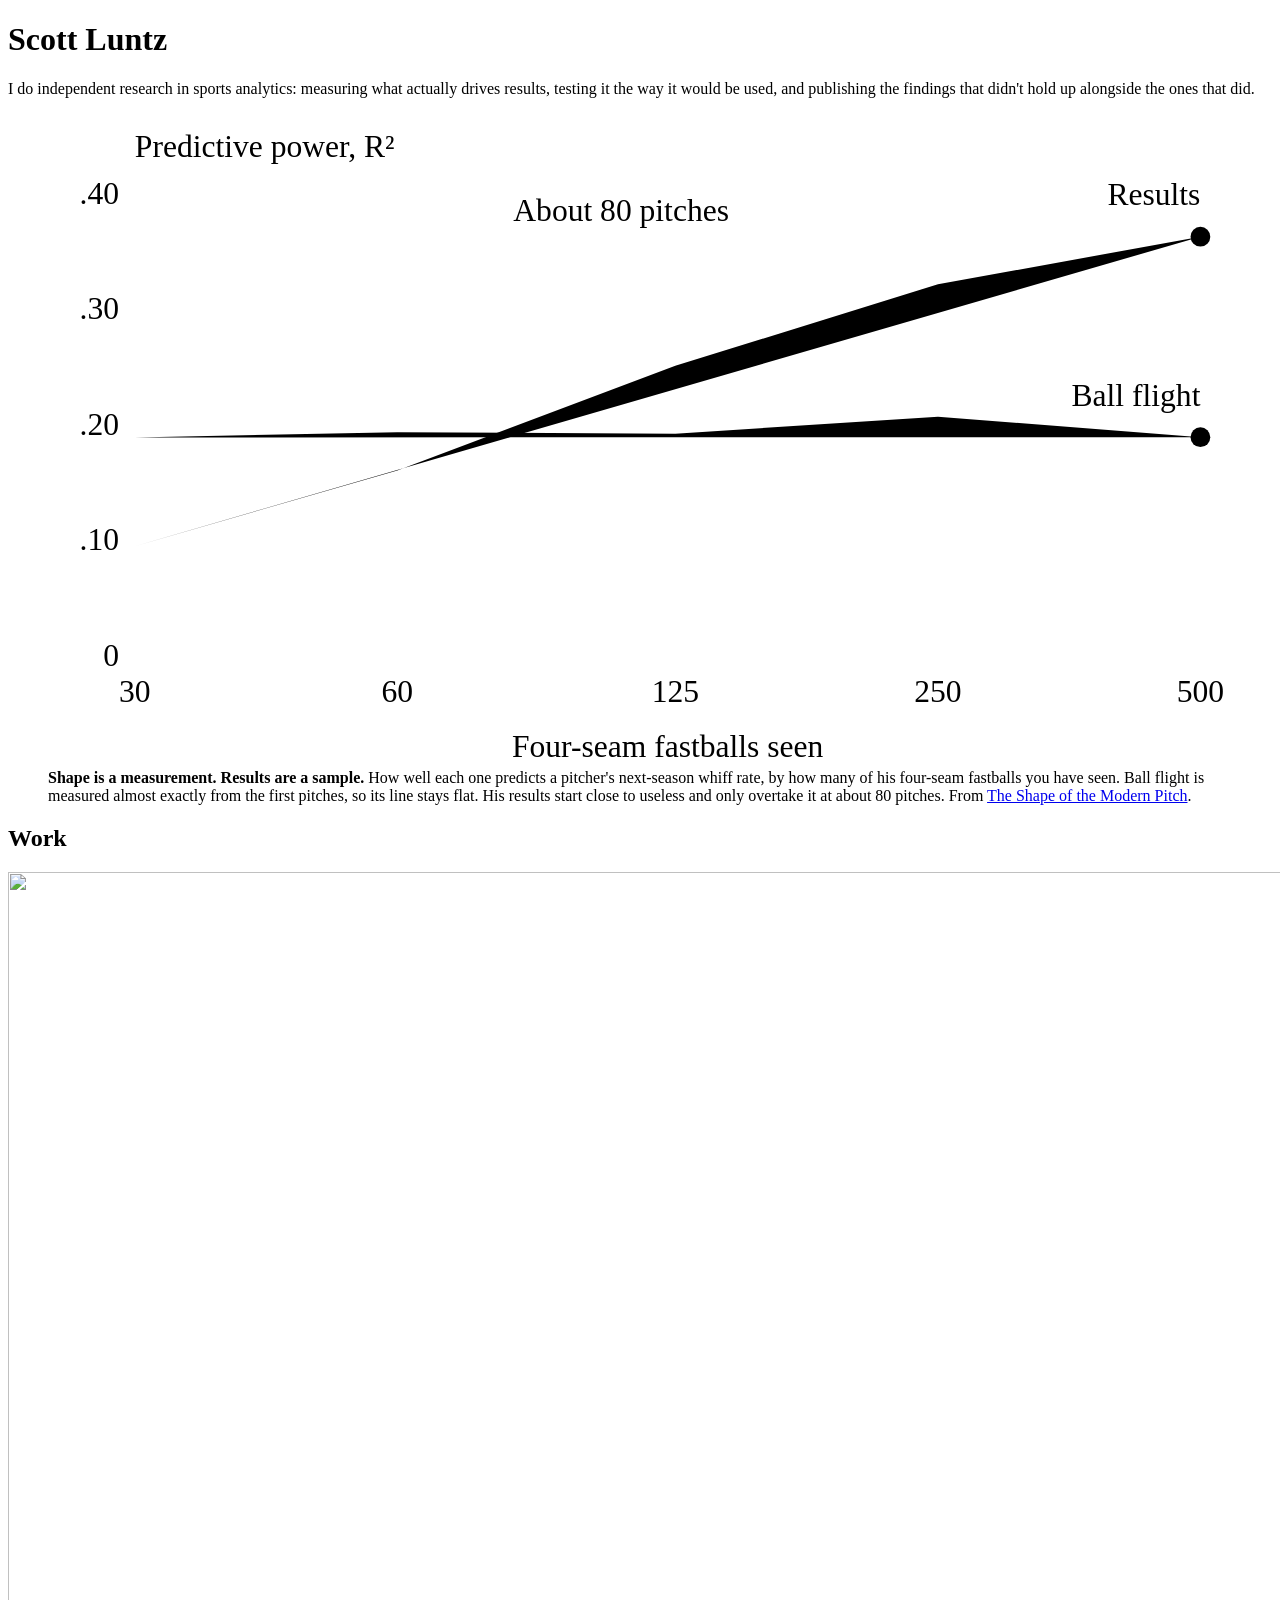
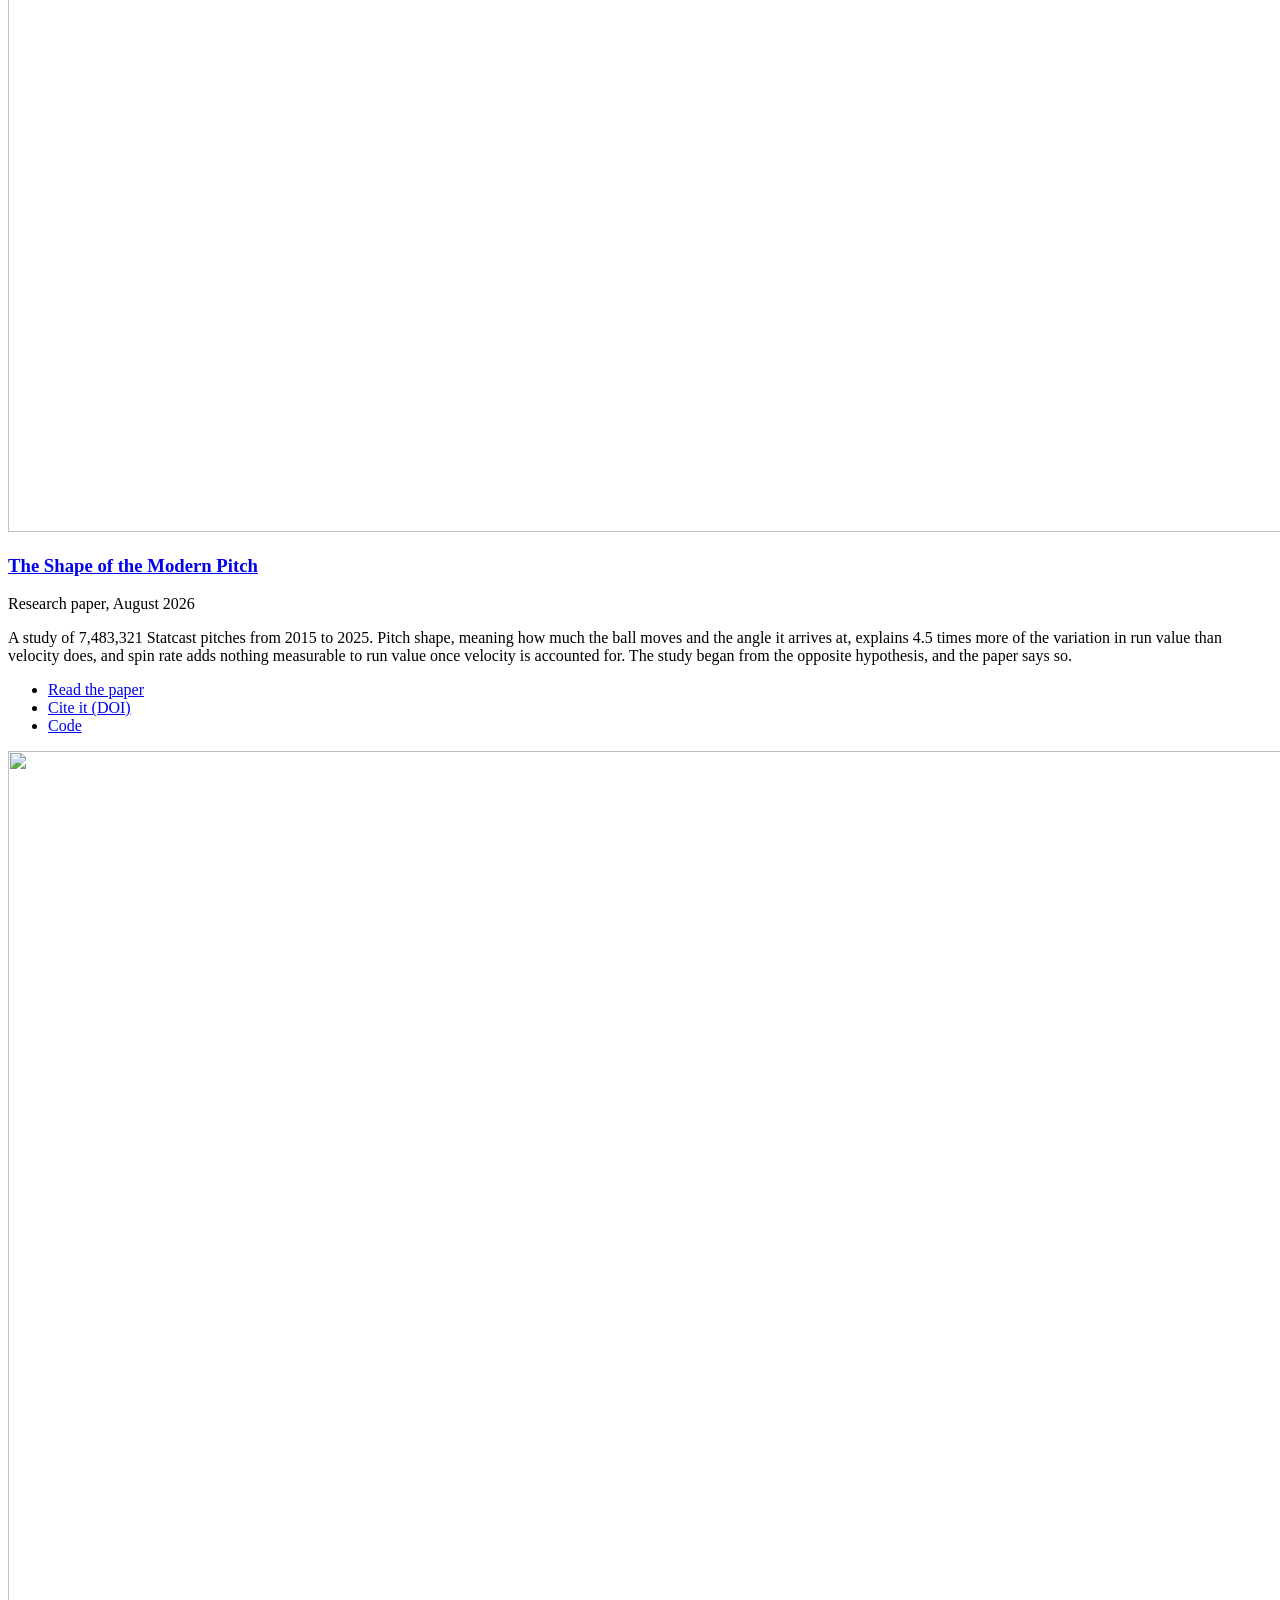
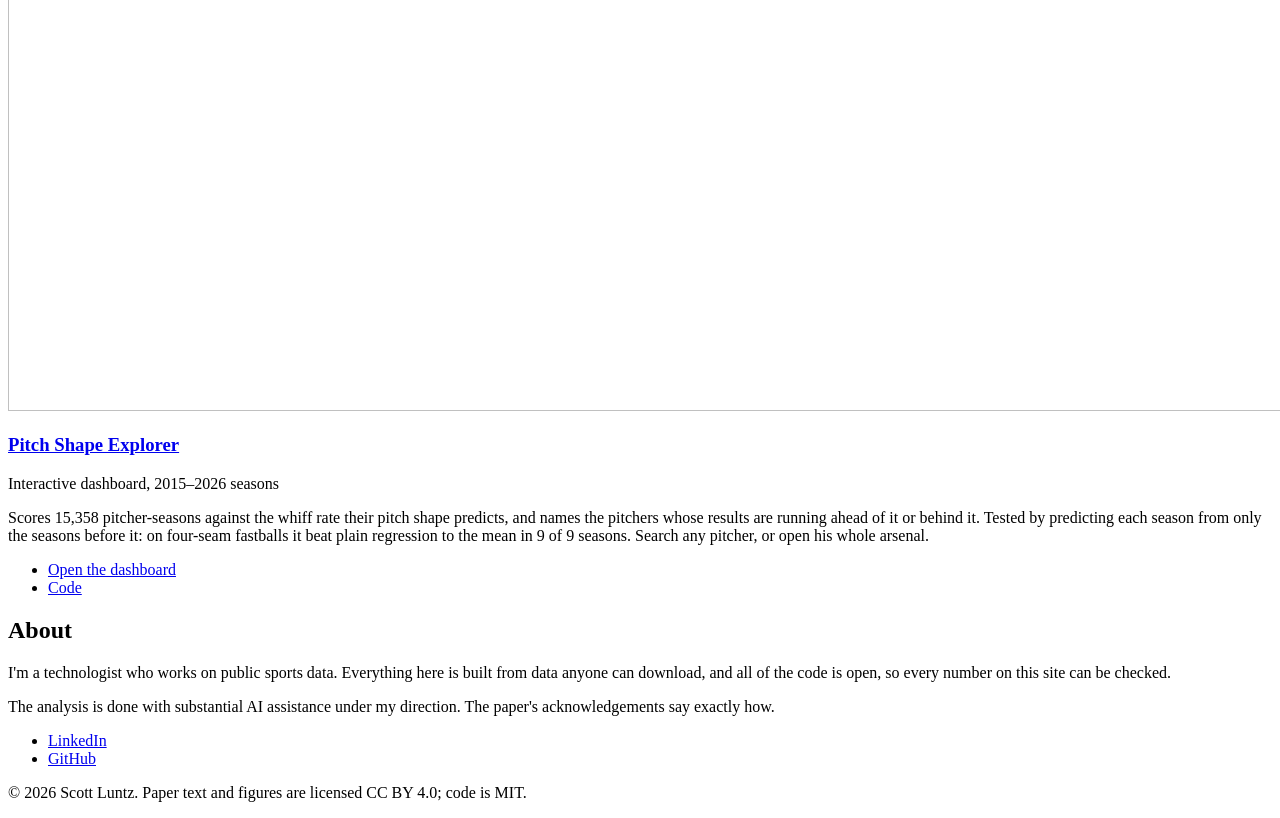
==== docs/index.html @ 1d100280 "Build scottluntz.com: home page, paper and dashboard A home page for the work plus the paper at /mod" ====
<!doctype html>
<html lang="en">
<head>
<meta charset="utf-8">
<meta name="viewport" content="width=device-width, initial-scale=1">
<title>Scott Luntz</title>
<meta name="description" content="Independent sports analytics research by Scott Luntz, including The Shape of the Modern Pitch and the Pitch Shape Explorer.">
<meta name="author" content="Scott Luntz">
<link rel="canonical" href="https://scottluntz.com/">
<link rel="icon" href="/favicon.svg" type="image/svg+xml">
<meta name="theme-color" content="#11161C">
<meta property="og:title" content="Scott Luntz">
<meta property="og:description" content="Independent sports analytics research, including The Shape of the Modern Pitch and the Pitch Shape Explorer.">
<meta property="og:type" content="website">
<meta property="og:url" content="https://scottluntz.com/">
<meta name="image" property="og:image" content="https://scottluntz.com/card.jpg">
<meta property="og:image:width" content="2400">
<meta property="og:image:height" content="1260">
<meta property="og:image:alt" content="Scott Luntz. A chart showing a pitcher's ball flight predicting his next season better than his results until about 80 pitches.">
<meta property="og:site_name" content="Scott Luntz">
<meta name="twitter:card" content="summary_large_image">
<meta name="twitter:title" content="Scott Luntz">
<meta name="twitter:description" content="Independent sports analytics research, including The Shape of the Modern Pitch and the Pitch Shape Explorer.">
<meta name="twitter:image" content="https://scottluntz.com/card.jpg">
<link rel="stylesheet" href="/site.css">
<script>document.documentElement.classList.add("anim")</script>
</head>
<body>
<main class="wrap">

  <header>
    <h1>Scott Luntz</h1>
    <p class="lede">I do independent research in sports analytics: measuring what actually drives results, testing it the way it would be used, and publishing the findings that didn't hold up alongside the ones that did.</p>
  </header>

  <figure class="hero">
    <svg class="chart" viewBox="0 0 600 330" role="img" aria-labelledby="xo-title xo-desc">
<title id="xo-title">Ball flight against results, by pitches seen</title>
<desc id="xo-desc">Predicting next-season whiff rate, ball flight stays near 0.19 to 0.21 from 30 to 500 pitches, while past results rise from 0.09 to 0.36, overtaking ball flight at about 80 pitches.</desc>
<line class="grid" x1="44" x2="584" y1="215.5" y2="215.5"/>
<line class="grid" x1="44" x2="584" y1="157.0" y2="157.0"/>
<line class="grid" x1="44" x2="584" y1="98.5" y2="98.5"/>
<line class="grid" x1="44" x2="584" y1="40.0" y2="40.0"/>
<line class="baseline" x1="44" x2="584" y1="274.0" y2="274.0"/>
<text class="tick-mid" x="36" y="274.0" dy="0.35em" text-anchor="end">0</text>
<text class="tick-mid" x="36" y="215.5" dy="0.35em" text-anchor="end">.10</text>
<text x="36" y="157.0" dy="0.35em" text-anchor="end">.20</text>
<text class="tick-mid" x="36" y="98.5" dy="0.35em" text-anchor="end">.30</text>
<text x="36" y="40.0" dy="0.35em" text-anchor="end">.40</text>
<text x="44" y="22">Predictive power, R²</text>
<text x="44.0" y="298" text-anchor="middle">30</text>
<text x="177.0" y="298" text-anchor="middle">60</text>
<text x="317.9" y="298" text-anchor="middle">125</text>
<text x="451.0" y="298" text-anchor="middle">250</text>
<text x="584.0" y="298" text-anchor="middle">500</text>
<text x="314.0" y="326" text-anchor="middle">Four-seam fastballs seen</text>
<line class="cross late" x1="227.8" x2="227.8" y1="40" y2="274"/>
<text class="lbl lbl-cross late" x="235.8" y="54">About 80 pitches</text>
<path class="line shape" pathLength="1" d="M44.0 163.9 L177.0 161.3 L317.9 162.0 L451.0 153.4 L584.0 163.8"/>
<path class="line results" pathLength="1" d="M44.0 219.0 L177.0 180.6 L317.9 127.6 L451.0 86.3 L584.0 62.2"/>
<circle class="dot-shape late" cx="584.0" cy="163.8" r="5"/>
<circle class="dot-results late" cx="584.0" cy="62.2" r="5"/>
<text class="lbl lbl-shape late" x="584.0" y="147.8" text-anchor="end">Ball flight</text>
<text class="lbl lbl-results late" x="584.0" y="46.2" text-anchor="end">Results</text>
</svg>
    <figcaption><strong>Shape is a measurement. Results are a sample.</strong> How well each one predicts a pitcher's next-season whiff rate, by how many of his four-seam fastballs you have seen. Ball flight is measured almost exactly from the first pitches, so its line stays flat. His results start close to useless and only overtake it at about 80 pitches. From <a href="/modern-pitch/">The Shape of the Modern Pitch</a>.</figcaption>
  </figure>

  <section aria-labelledby="work">
    <h2 id="work">Work</h2>

    <article class="entry">
      <a class="thumb" href="/modern-pitch/" tabindex="-1" aria-hidden="true">
        <img src="/modern-pitch/social-card-v2.jpg" width="2400" height="1260" alt="" loading="lazy">
      </a>
      <div>
        <h3><a href="/modern-pitch/">The Shape of the Modern Pitch</a></h3>
        <p class="kind">Research paper, August 2026</p>
        <p>A study of 7,483,321 Statcast pitches from 2015 to 2025. Pitch shape, meaning how much the ball moves and the angle it arrives at, explains 4.5 times more of the variation in run value than velocity does, and spin rate adds nothing measurable to run value once velocity is accounted for. The study began from the opposite hypothesis, and the paper says so.</p>
        <ul class="links">
          <li><a href="/modern-pitch/">Read the paper</a></li>
          <li><a href="https://doi.org/10.5281/zenodo.22037431">Cite it (DOI)</a></li>
          <li><a href="https://github.com/scobobo/modern-pitcher-evaluation">Code</a></li>
        </ul>
      </div>
    </article>

    <article class="entry">
      <a class="thumb" href="/pitch-shape-explorer/" tabindex="-1" aria-hidden="true">
        <img src="/pitch-shape-explorer/dashboard-card.jpg" width="2400" height="1260" alt="" loading="lazy">
      </a>
      <div>
        <h3><a href="/pitch-shape-explorer/">Pitch Shape Explorer</a></h3>
        <p class="kind">Interactive dashboard, 2015–2026 seasons</p>
        <p>Scores 15,358 pitcher-seasons against the whiff rate their pitch shape predicts, and names the pitchers whose results are running ahead of it or behind it. Tested by predicting each season from only the seasons before it: on four-seam fastballs it beat plain regression to the mean in 9 of 9 seasons. Search any pitcher, or open his whole arsenal.</p>
        <ul class="links">
          <li><a href="/pitch-shape-explorer/">Open the dashboard</a></li>
          <li><a href="https://github.com/scobobo/modern-pitcher-evaluation">Code</a></li>
        </ul>
      </div>
    </article>
  </section>

  <section class="about" aria-labelledby="about">
    <h2 id="about">About</h2>
    <p>I'm a technologist who works on public sports data. Everything here is built from data anyone can download, and all of the code is open, so every number on this site can be checked.</p>
    <p>The analysis is done with substantial AI assistance under my direction. The paper's acknowledgements say exactly how.</p>
    <ul class="links">
      <li><a href="https://www.linkedin.com/in/scott-luntz-a1b3a6142/">LinkedIn</a></li>
      <li><a href="https://github.com/scobobo">GitHub</a></li>
    </ul>
  </section>

  <footer>
    <p>© 2026 Scott Luntz. Paper text and figures are licensed CC BY 4.0; code is MIT.</p>
  </footer>

</main>
</body>
</html>
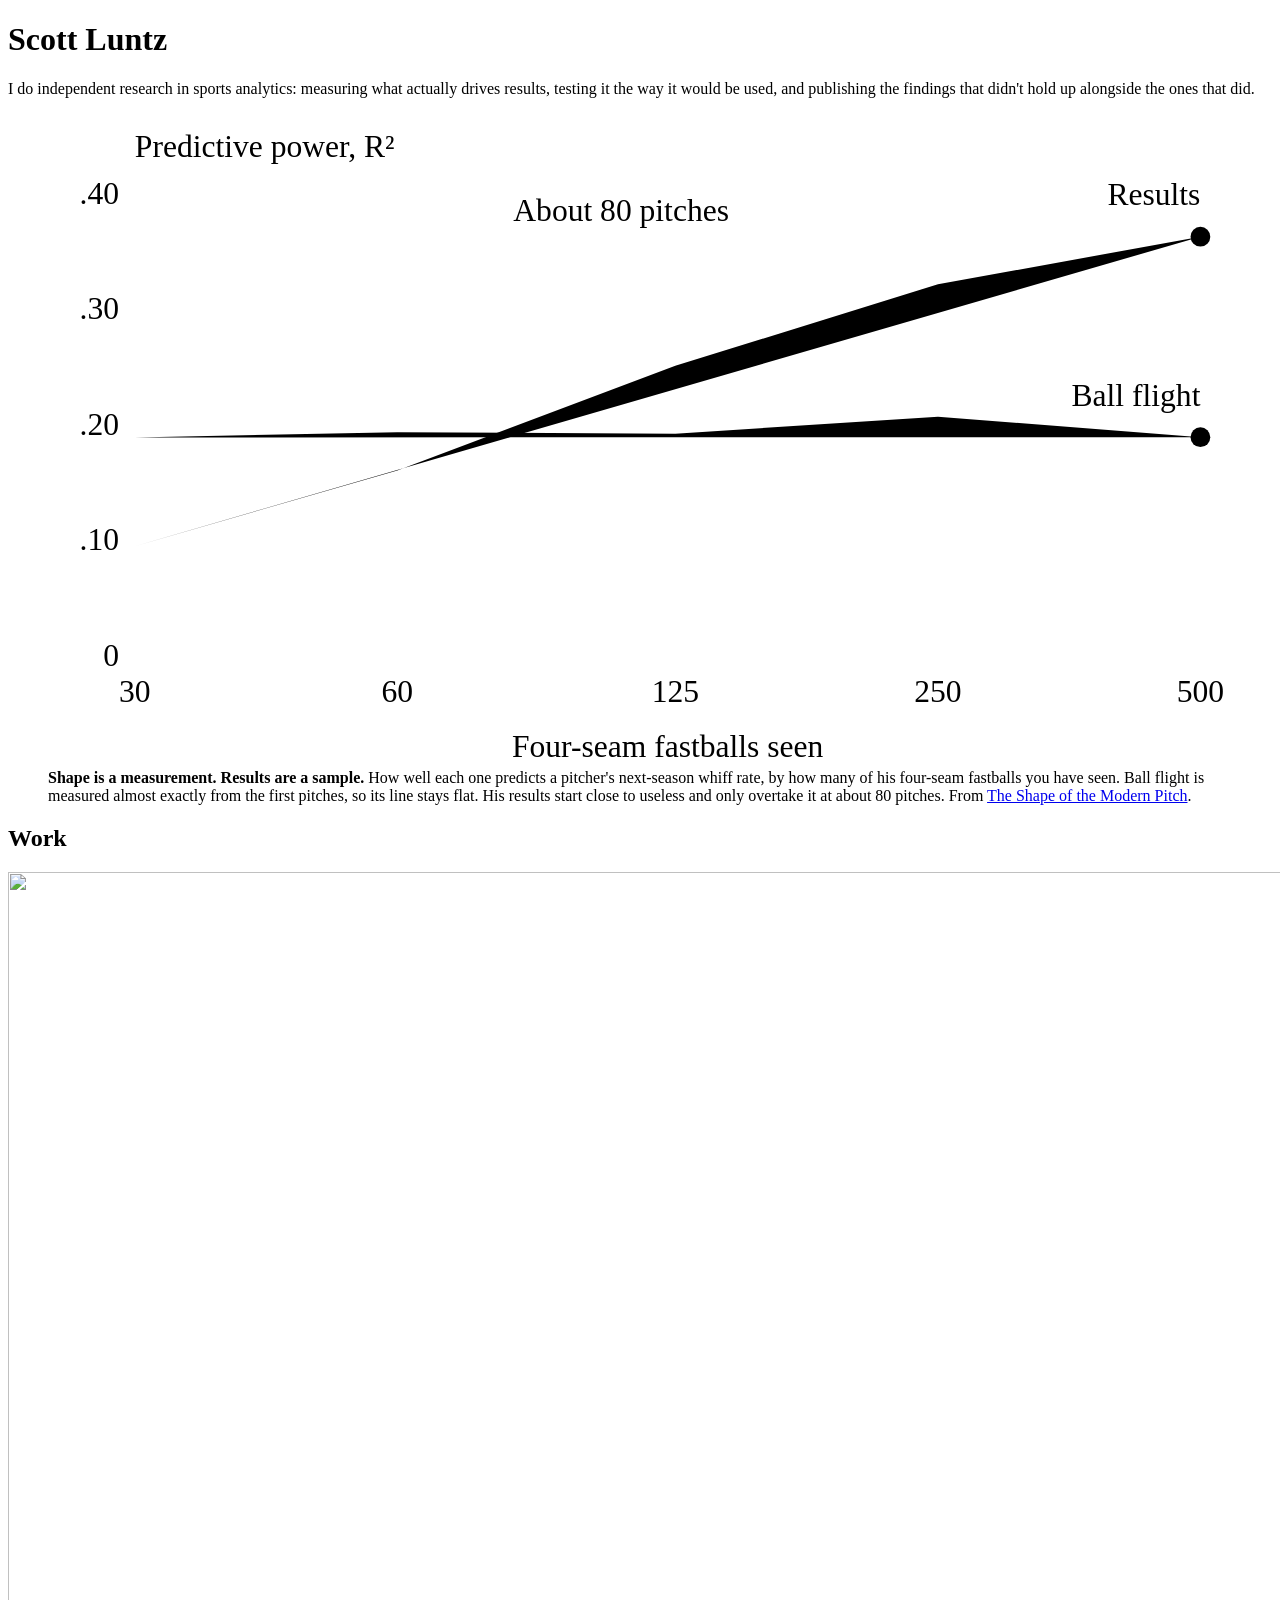
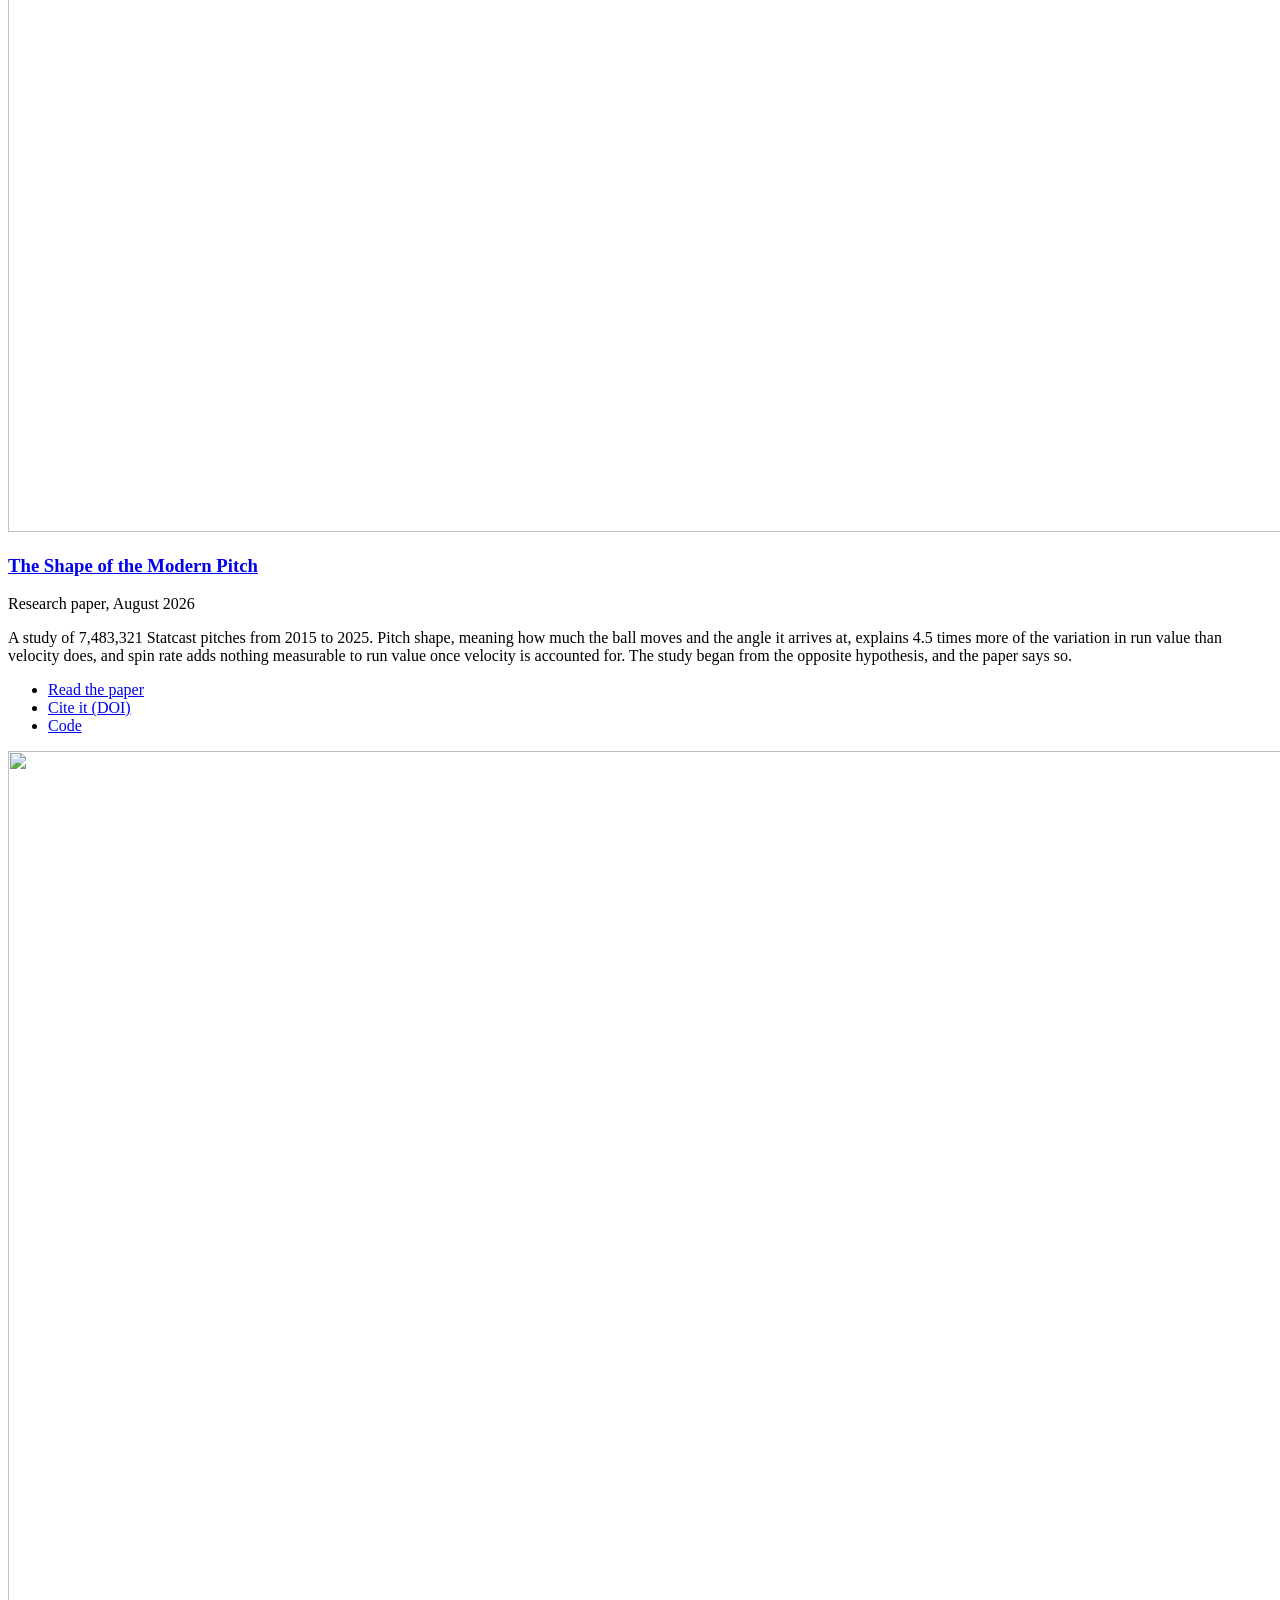
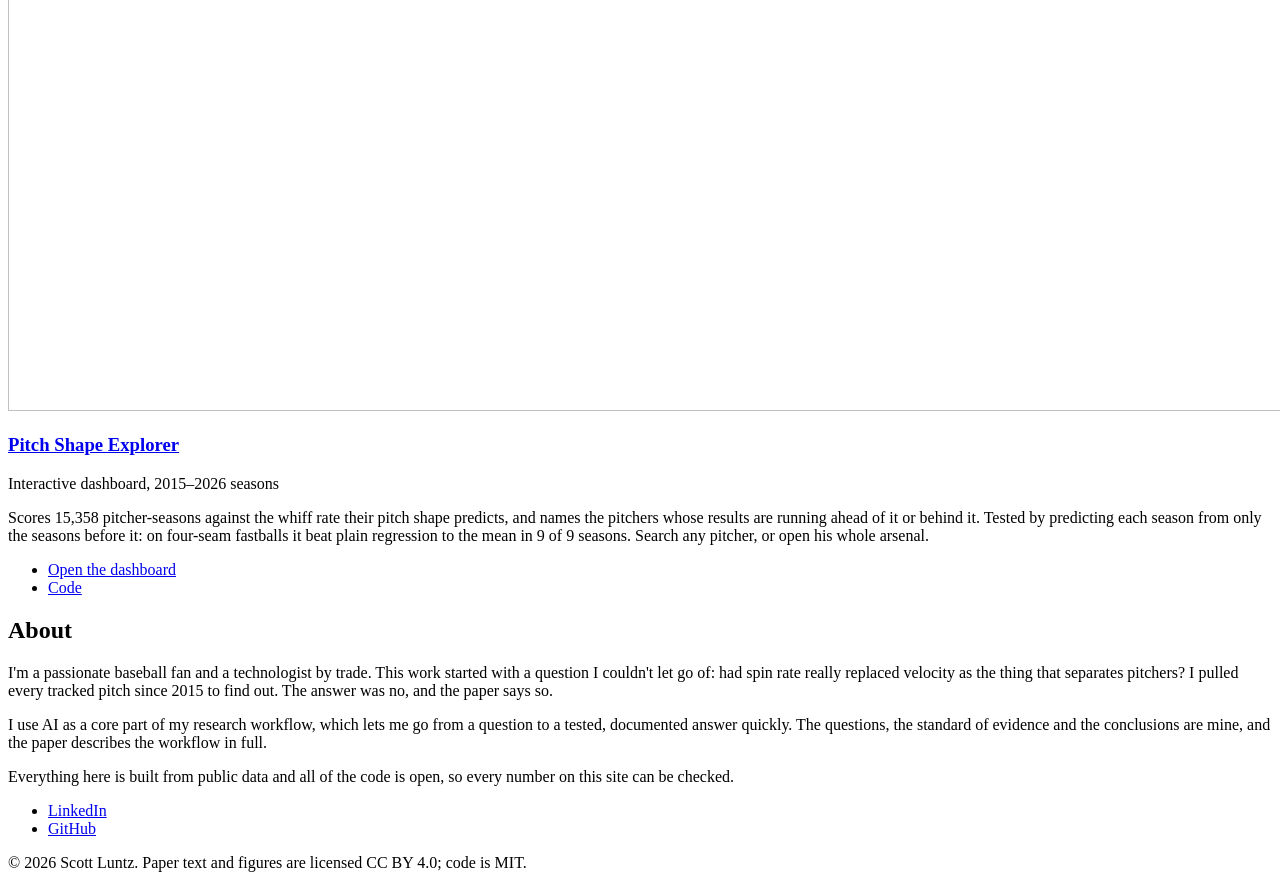
==== commit 4c29b57d: "Rewrite About around baseball, with AI as part of the workflow Leads with Scott as a baseball fan an" ====
--- a/docs/index.html
+++ b/docs/index.html
@@ -103,8 +103,9 @@
 
   <section class="about" aria-labelledby="about">
     <h2 id="about">About</h2>
-    <p>I'm a technologist who works on public sports data. Everything here is built from data anyone can download, and all of the code is open, so every number on this site can be checked.</p>
-    <p>The analysis is done with substantial AI assistance under my direction. The paper's acknowledgements say exactly how.</p>
+    <p>I'm a passionate baseball fan and a technologist by trade. This work started with a question I couldn't let go of: had spin rate really replaced velocity as the thing that separates pitchers? I pulled every tracked pitch since 2015 to find out. The answer was no, and the paper says so.</p>
+    <p>I use AI as a core part of my research workflow, which lets me go from a question to a tested, documented answer quickly. The questions, the standard of evidence and the conclusions are mine, and the paper describes the workflow in full.</p>
+    <p>Everything here is built from public data and all of the code is open, so every number on this site can be checked.</p>
     <ul class="links">
       <li><a href="https://www.linkedin.com/in/scott-luntz-a1b3a6142/">LinkedIn</a></li>
       <li><a href="https://github.com/scobobo">GitHub</a></li>
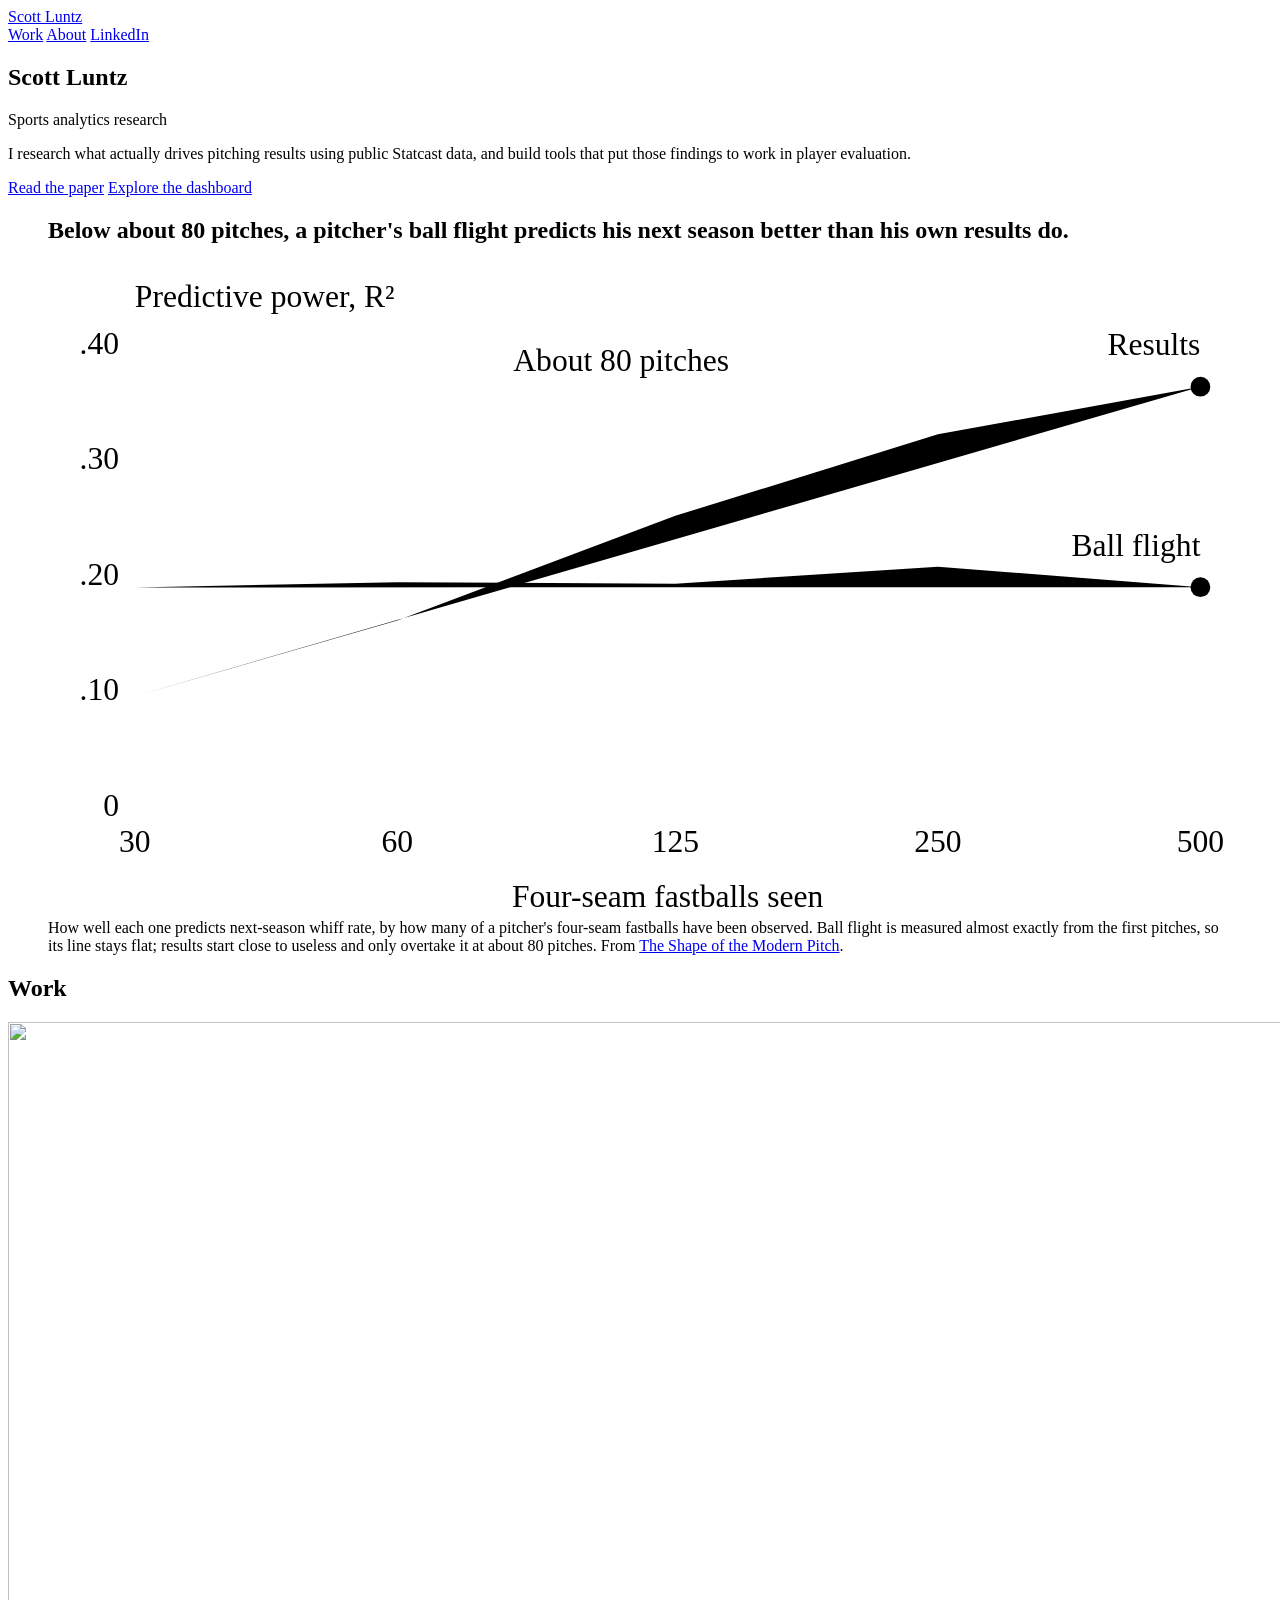
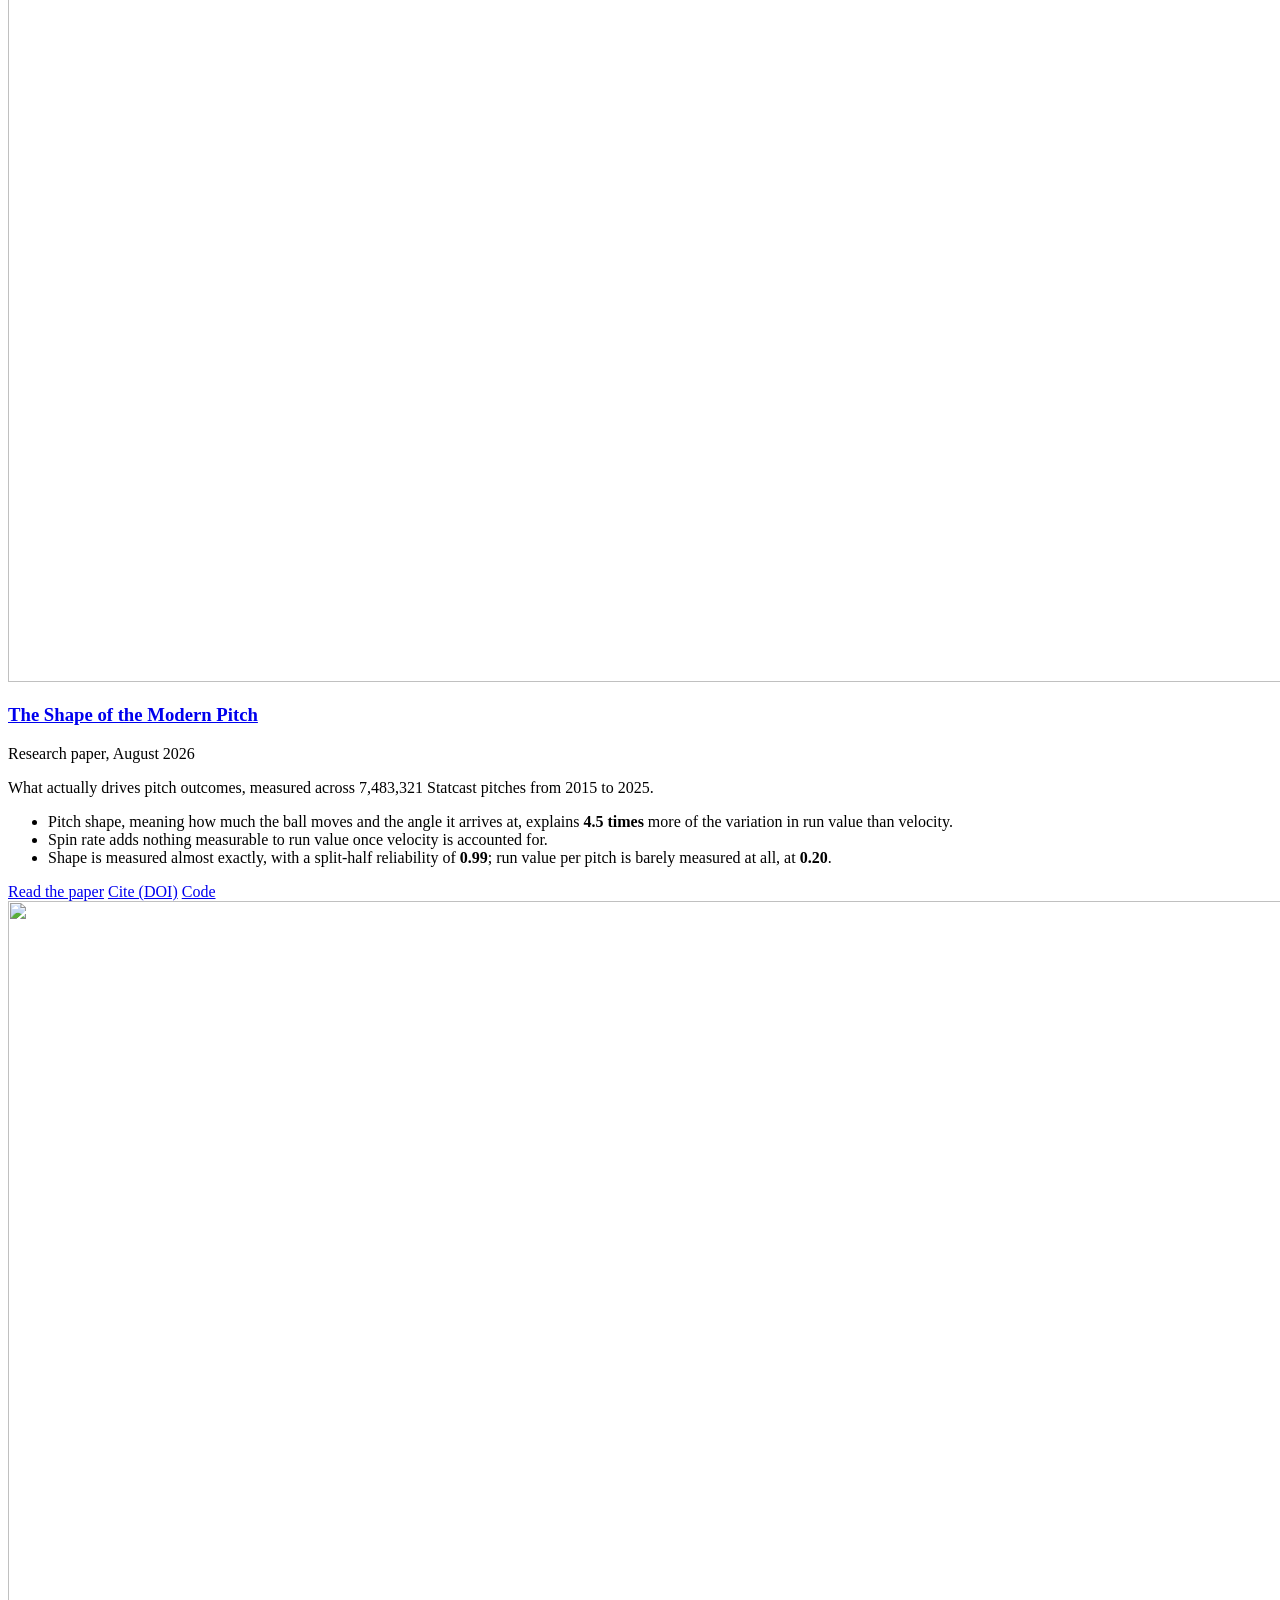
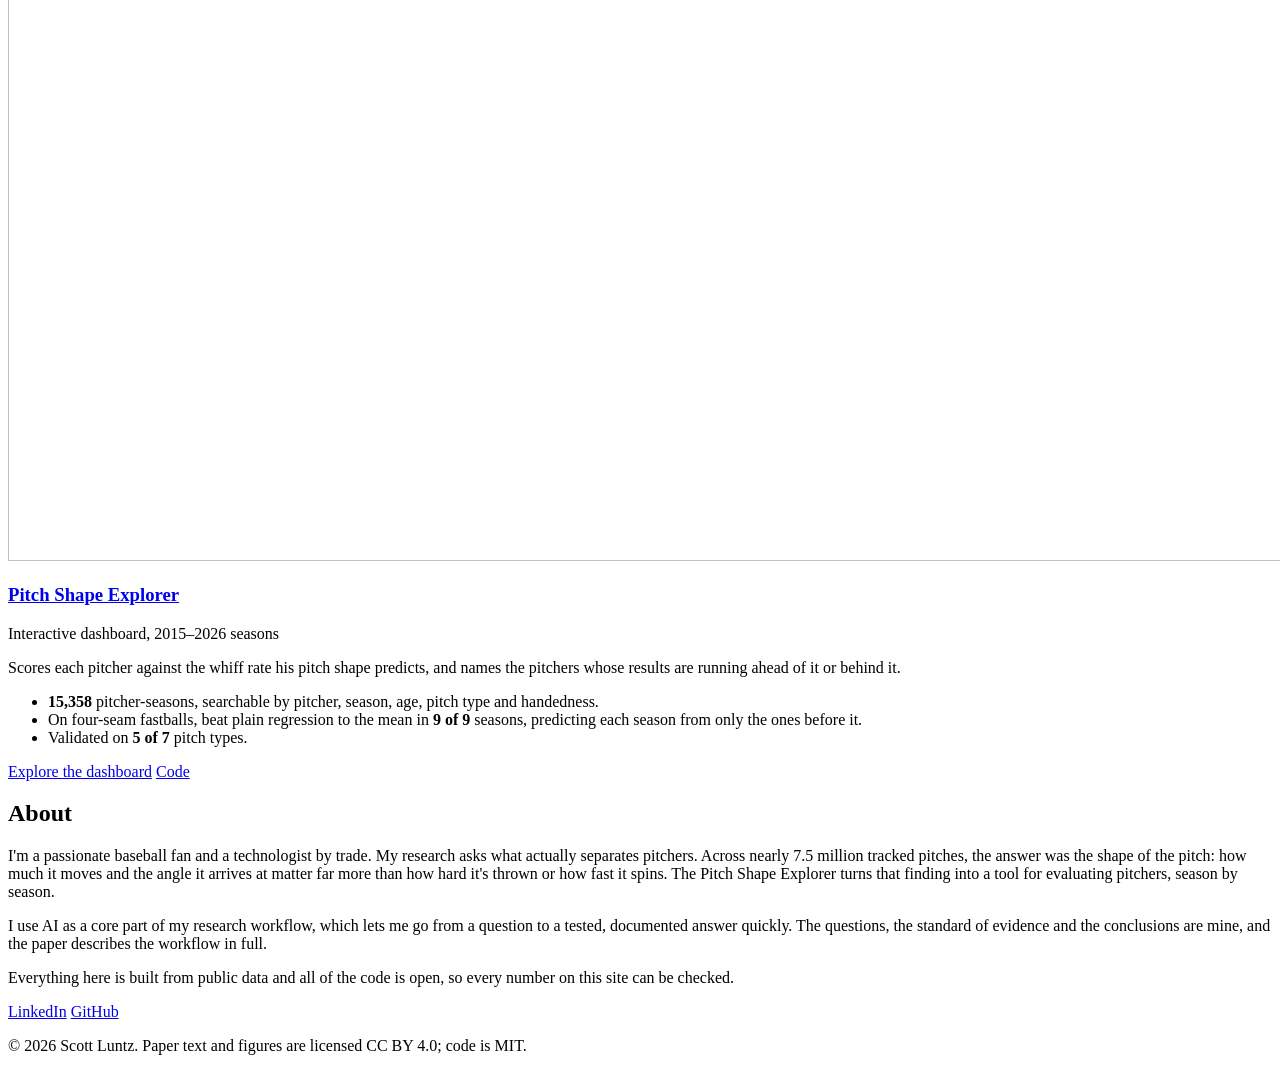
==== commit 5ff29a2e: "Give the home page a site header, clear actions and scannable results Adds a header bar (name, Work," ====
--- a/docs/index.html
+++ b/docs/index.html
@@ -4,13 +4,13 @@
 <meta charset="utf-8">
 <meta name="viewport" content="width=device-width, initial-scale=1">
 <title>Scott Luntz</title>
-<meta name="description" content="Independent sports analytics research by Scott Luntz, including The Shape of the Modern Pitch and the Pitch Shape Explorer.">
+<meta name="description" content="Sports analytics research by Scott Luntz, including The Shape of the Modern Pitch and the Pitch Shape Explorer.">
 <meta name="author" content="Scott Luntz">
 <link rel="canonical" href="https://scottluntz.com/">
 <link rel="icon" href="/favicon.svg" type="image/svg+xml">
 <meta name="theme-color" content="#11161C">
 <meta property="og:title" content="Scott Luntz">
-<meta property="og:description" content="Independent sports analytics research, including The Shape of the Modern Pitch and the Pitch Shape Explorer.">
+<meta property="og:description" content="Sports analytics research, including The Shape of the Modern Pitch and the Pitch Shape Explorer.">
 <meta property="og:type" content="website">
 <meta property="og:url" content="https://scottluntz.com/">
 <meta name="image" property="og:image" content="https://scottluntz.com/card.jpg">
@@ -20,20 +20,38 @@
 <meta property="og:site_name" content="Scott Luntz">
 <meta name="twitter:card" content="summary_large_image">
 <meta name="twitter:title" content="Scott Luntz">
-<meta name="twitter:description" content="Independent sports analytics research, including The Shape of the Modern Pitch and the Pitch Shape Explorer.">
+<meta name="twitter:description" content="Sports analytics research, including The Shape of the Modern Pitch and the Pitch Shape Explorer.">
 <meta name="twitter:image" content="https://scottluntz.com/card.jpg">
 <link rel="stylesheet" href="/site.css">
 <script>document.documentElement.classList.add("anim")</script>
 </head>
 <body>
+
+<header class="bar">
+  <div class="bar-inner">
+    <a class="wordmark" href="/">Scott Luntz</a>
+    <nav aria-label="Site">
+      <a href="#work">Work</a>
+      <a href="#about">About</a>
+      <a href="https://www.linkedin.com/in/scott-luntz-a1b3a6142/">LinkedIn</a>
+    </nav>
+  </div>
+</header>
+
 <main class="wrap">
 
-  <header>
-    <h1>Scott Luntz</h1>
-    <p class="lede">I do independent research in sports analytics: measuring what actually drives results, testing it the way it would be used, and publishing the findings that didn't hold up alongside the ones that did.</p>
-  </header>
+  <section class="intro" aria-labelledby="name">
+    <h1 id="name">Scott Luntz</h1>
+    <p class="role">Sports analytics research</p>
+    <p class="lede">I research what actually drives pitching results using public Statcast data, and build tools that put those findings to work in player evaluation.</p>
+    <div class="actions">
+      <a class="btn btn-primary" href="/modern-pitch/">Read the paper</a>
+      <a class="btn" href="/pitch-shape-explorer/">Explore the dashboard</a>
+    </div>
+  </section>
 
-  <figure class="hero">
+  <figure class="hero" aria-labelledby="finding">
+    <h2 id="finding" class="finding">Below about 80 pitches, a pitcher's ball flight predicts his next season better than his own results do.</h2>
     <svg class="chart" viewBox="0 0 600 330" role="img" aria-labelledby="xo-title xo-desc">
 <title id="xo-title">Ball flight against results, by pitches seen</title>
 <desc id="xo-desc">Predicting next-season whiff rate, ball flight stays near 0.19 to 0.21 from 30 to 500 pitches, while past results rise from 0.09 to 0.36, overtaking ball flight at about 80 pitches.</desc>
@@ -63,11 +81,11 @@
 <text class="lbl lbl-shape late" x="584.0" y="147.8" text-anchor="end">Ball flight</text>
 <text class="lbl lbl-results late" x="584.0" y="46.2" text-anchor="end">Results</text>
 </svg>
-    <figcaption><strong>Shape is a measurement. Results are a sample.</strong> How well each one predicts a pitcher's next-season whiff rate, by how many of his four-seam fastballs you have seen. Ball flight is measured almost exactly from the first pitches, so its line stays flat. His results start close to useless and only overtake it at about 80 pitches. From <a href="/modern-pitch/">The Shape of the Modern Pitch</a>.</figcaption>
+    <figcaption>How well each one predicts next-season whiff rate, by how many of a pitcher's four-seam fastballs have been observed. Ball flight is measured almost exactly from the first pitches, so its line stays flat; results start close to useless and only overtake it at about 80 pitches. From <a href="/modern-pitch/">The Shape of the Modern Pitch</a>.</figcaption>
   </figure>
 
-  <section aria-labelledby="work">
-    <h2 id="work">Work</h2>
+  <section id="work" aria-labelledby="work-h">
+    <h2 id="work-h">Work</h2>
 
     <article class="entry">
       <a class="thumb" href="/modern-pitch/" tabindex="-1" aria-hidden="true">
@@ -76,12 +94,17 @@
       <div>
         <h3><a href="/modern-pitch/">The Shape of the Modern Pitch</a></h3>
         <p class="kind">Research paper, August 2026</p>
-        <p>A study of 7,483,321 Statcast pitches from 2015 to 2025. Pitch shape, meaning how much the ball moves and the angle it arrives at, explains 4.5 times more of the variation in run value than velocity does, and spin rate adds nothing measurable to run value once velocity is accounted for. The study began from the opposite hypothesis, and the paper says so.</p>
-        <ul class="links">
-          <li><a href="/modern-pitch/">Read the paper</a></li>
-          <li><a href="https://doi.org/10.5281/zenodo.22037431">Cite it (DOI)</a></li>
-          <li><a href="https://github.com/scobobo/modern-pitcher-evaluation">Code</a></li>
+        <p>What actually drives pitch outcomes, measured across 7,483,321 Statcast pitches from 2015 to 2025.</p>
+        <ul class="results">
+          <li>Pitch shape, meaning how much the ball moves and the angle it arrives at, explains <strong>4.5 times</strong> more of the variation in run value than velocity.</li>
+          <li>Spin rate adds nothing measurable to run value once velocity is accounted for.</li>
+          <li>Shape is measured almost exactly, with a split-half reliability of <strong>0.99</strong>; run value per pitch is barely measured at all, at <strong>0.20</strong>.</li>
         </ul>
+        <div class="actions">
+          <a class="btn btn-primary" href="/modern-pitch/">Read the paper</a>
+          <a class="quiet" href="https://doi.org/10.5281/zenodo.22037431">Cite (DOI)</a>
+          <a class="quiet" href="https://github.com/scobobo/modern-pitcher-evaluation">Code</a>
+        </div>
       </div>
     </article>
 
@@ -92,24 +115,29 @@
       <div>
         <h3><a href="/pitch-shape-explorer/">Pitch Shape Explorer</a></h3>
         <p class="kind">Interactive dashboard, 2015–2026 seasons</p>
-        <p>Scores 15,358 pitcher-seasons against the whiff rate their pitch shape predicts, and names the pitchers whose results are running ahead of it or behind it. Tested by predicting each season from only the seasons before it: on four-seam fastballs it beat plain regression to the mean in 9 of 9 seasons. Search any pitcher, or open his whole arsenal.</p>
-        <ul class="links">
-          <li><a href="/pitch-shape-explorer/">Open the dashboard</a></li>
-          <li><a href="https://github.com/scobobo/modern-pitcher-evaluation">Code</a></li>
+        <p>Scores each pitcher against the whiff rate his pitch shape predicts, and names the pitchers whose results are running ahead of it or behind it.</p>
+        <ul class="results">
+          <li><strong>15,358</strong> pitcher-seasons, searchable by pitcher, season, age, pitch type and handedness.</li>
+          <li>On four-seam fastballs, beat plain regression to the mean in <strong>9 of 9</strong> seasons, predicting each season from only the ones before it.</li>
+          <li>Validated on <strong>5 of 7</strong> pitch types.</li>
         </ul>
+        <div class="actions">
+          <a class="btn btn-primary" href="/pitch-shape-explorer/">Explore the dashboard</a>
+          <a class="quiet" href="https://github.com/scobobo/modern-pitcher-evaluation">Code</a>
+        </div>
       </div>
     </article>
   </section>
 
-  <section class="about" aria-labelledby="about">
-    <h2 id="about">About</h2>
-    <p>I'm a passionate baseball fan and a technologist by trade. This work started with a question I couldn't let go of: had spin rate really replaced velocity as the thing that separates pitchers? I pulled every tracked pitch since 2015 to find out. The answer was no, and the paper says so.</p>
+  <section id="about" class="about" aria-labelledby="about-h">
+    <h2 id="about-h">About</h2>
+    <p>I'm a passionate baseball fan and a technologist by trade. My research asks what actually separates pitchers. Across nearly 7.5 million tracked pitches, the answer was the shape of the pitch: how much it moves and the angle it arrives at matter far more than how hard it's thrown or how fast it spins. The Pitch Shape Explorer turns that finding into a tool for evaluating pitchers, season by season.</p>
     <p>I use AI as a core part of my research workflow, which lets me go from a question to a tested, documented answer quickly. The questions, the standard of evidence and the conclusions are mine, and the paper describes the workflow in full.</p>
     <p>Everything here is built from public data and all of the code is open, so every number on this site can be checked.</p>
-    <ul class="links">
-      <li><a href="https://www.linkedin.com/in/scott-luntz-a1b3a6142/">LinkedIn</a></li>
-      <li><a href="https://github.com/scobobo">GitHub</a></li>
-    </ul>
+    <div class="actions">
+      <a class="btn" href="https://www.linkedin.com/in/scott-luntz-a1b3a6142/">LinkedIn</a>
+      <a class="btn" href="https://github.com/scobobo">GitHub</a>
+    </div>
   </section>
 
   <footer>
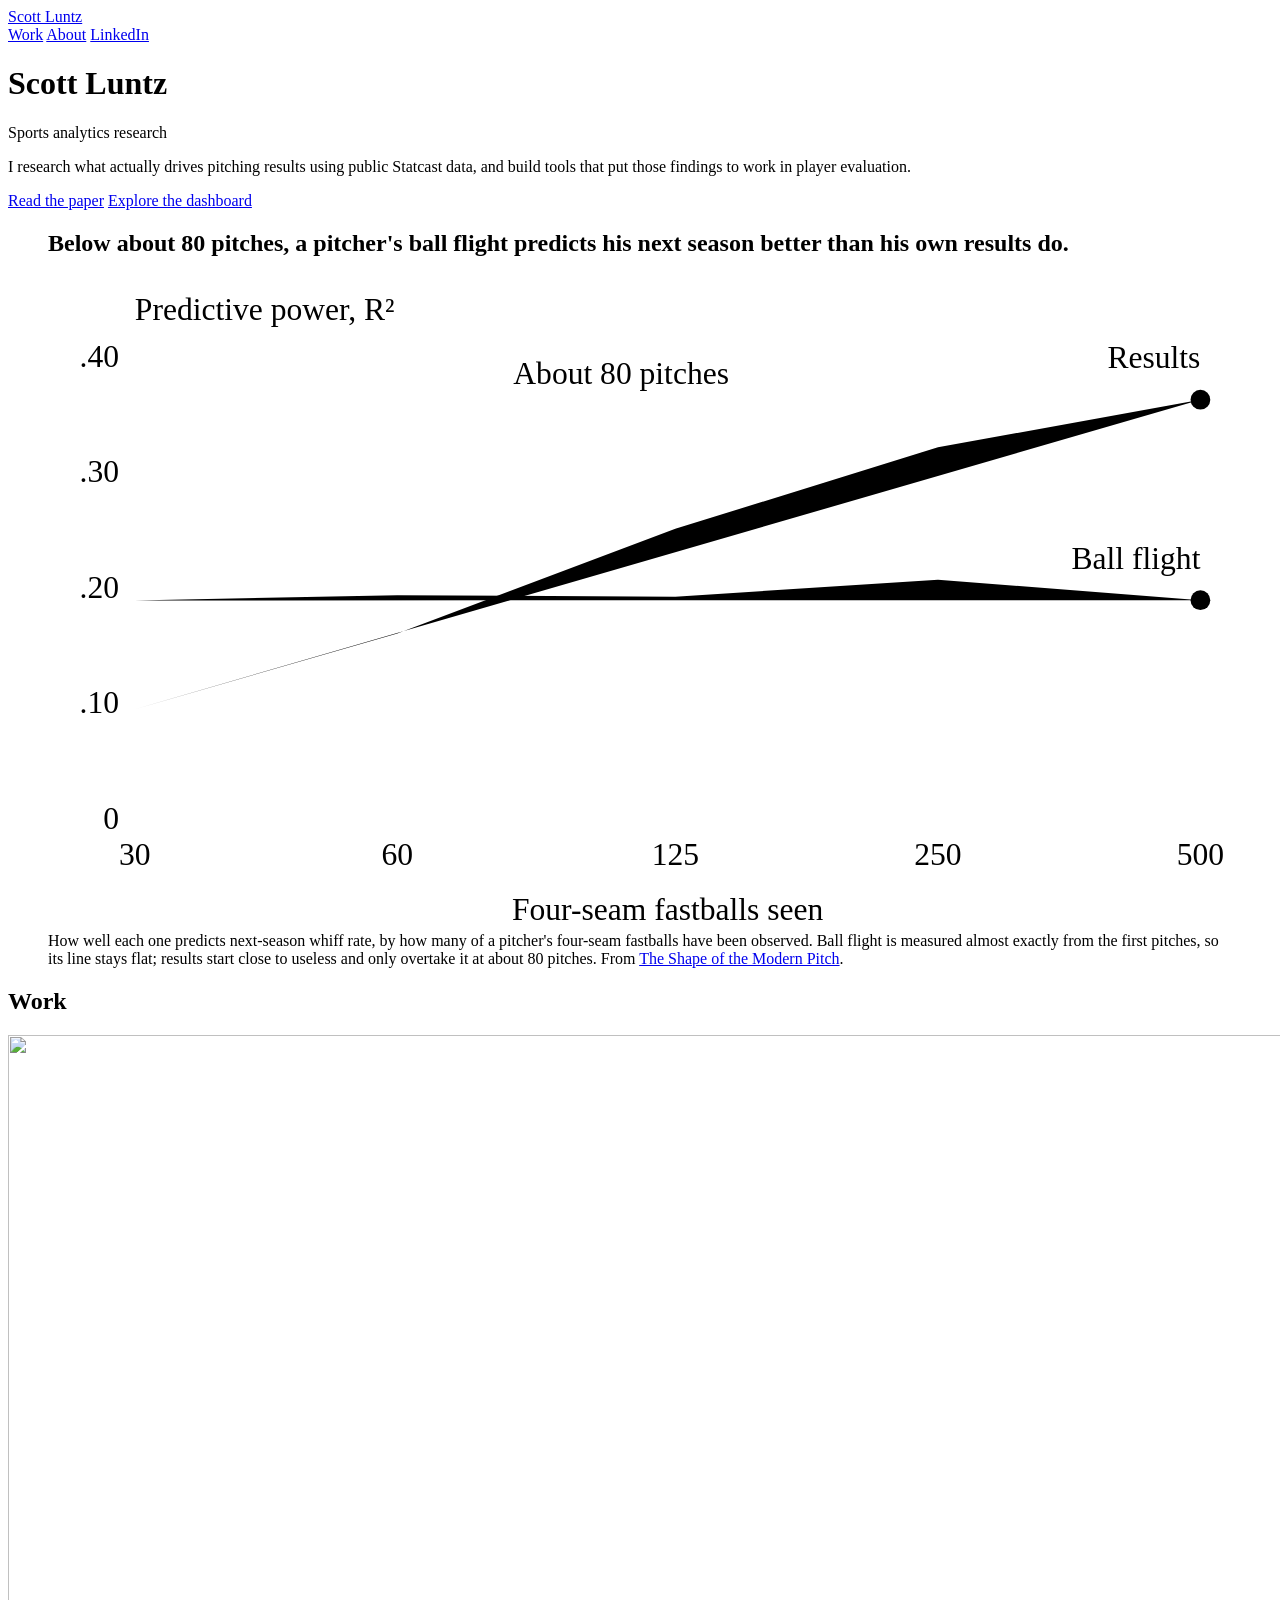
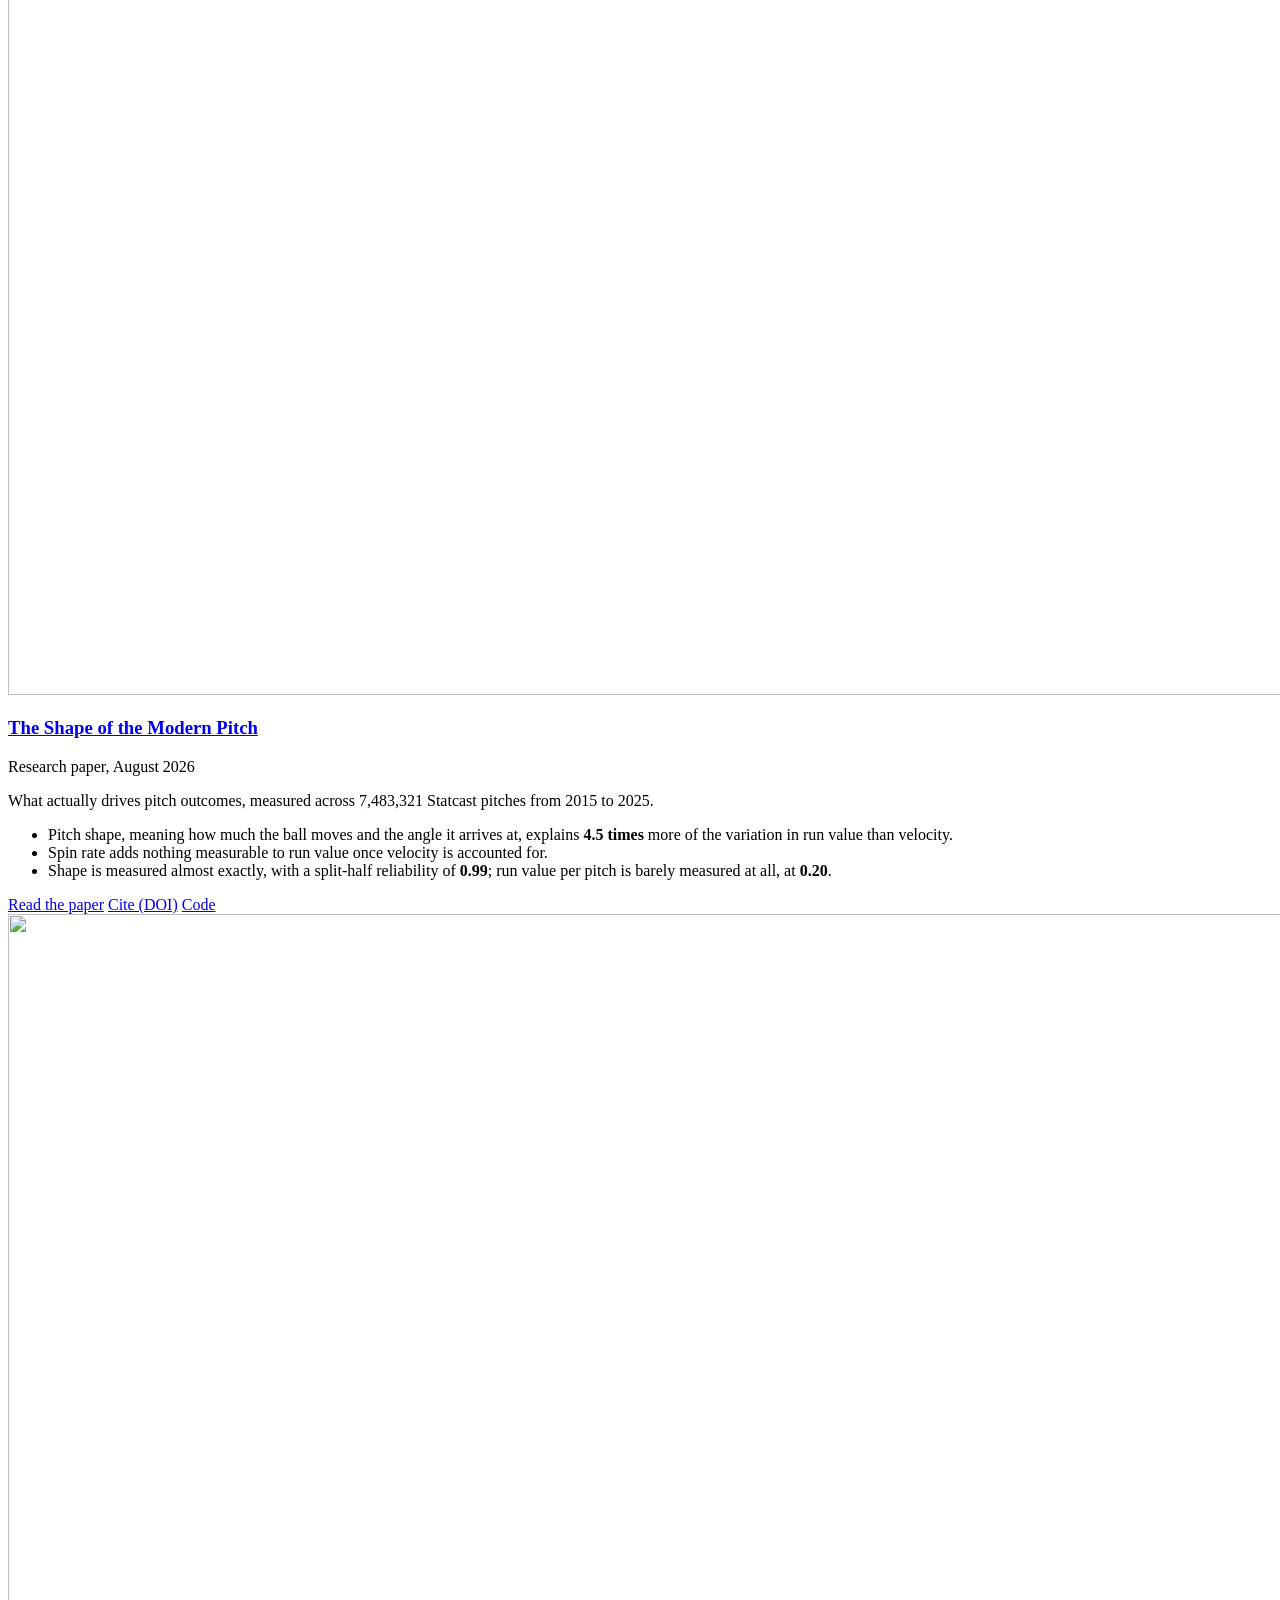
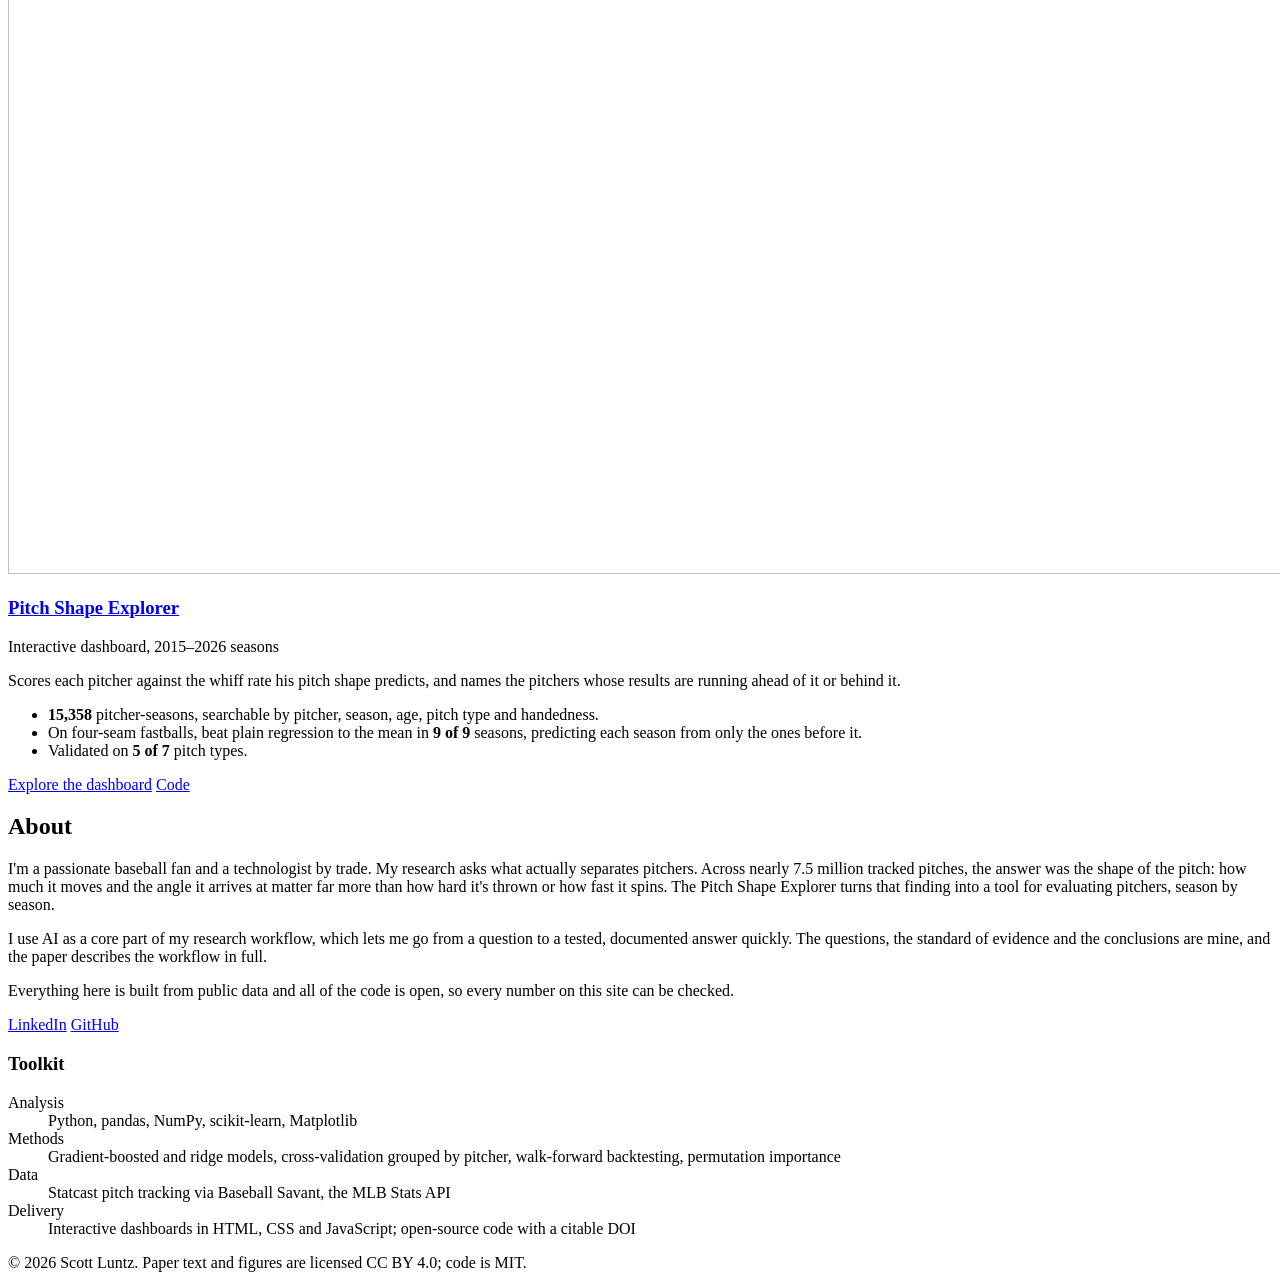
==== commit 4237a6a9: "Use the full width on desktop; keep the phone layout single-column The page now spans up to 84rem in" ====
--- a/docs/index.html
+++ b/docs/index.html
@@ -38,21 +38,22 @@
   </div>
 </header>
 
-<main class="wrap">
+<main class="page">
 
-  <section class="intro" aria-labelledby="name">
-    <h1 id="name">Scott Luntz</h1>
-    <p class="role">Sports analytics research</p>
-    <p class="lede">I research what actually drives pitching results using public Statcast data, and build tools that put those findings to work in player evaluation.</p>
-    <div class="actions">
-      <a class="btn btn-primary" href="/modern-pitch/">Read the paper</a>
-      <a class="btn" href="/pitch-shape-explorer/">Explore the dashboard</a>
+  <div class="opening">
+    <div class="intro">
+      <h1>Scott Luntz</h1>
+      <p class="role">Sports analytics research</p>
+      <p class="lede">I research what actually drives pitching results using public Statcast data, and build tools that put those findings to work in player evaluation.</p>
+      <div class="actions">
+        <a class="btn btn-primary" href="/modern-pitch/">Read the paper</a>
+        <a class="btn" href="/pitch-shape-explorer/">Explore the dashboard</a>
+      </div>
     </div>
-  </section>
 
-  <figure class="hero" aria-labelledby="finding">
-    <h2 id="finding" class="finding">Below about 80 pitches, a pitcher's ball flight predicts his next season better than his own results do.</h2>
-    <svg class="chart" viewBox="0 0 600 330" role="img" aria-labelledby="xo-title xo-desc">
+    <figure class="hero" aria-labelledby="finding">
+      <h2 id="finding" class="finding">Below about 80 pitches, a pitcher's ball flight predicts his next season better than his own results do.</h2>
+      <svg class="chart" viewBox="0 0 600 330" role="img" aria-labelledby="xo-title xo-desc">
 <title id="xo-title">Ball flight against results, by pitches seen</title>
 <desc id="xo-desc">Predicting next-season whiff rate, ball flight stays near 0.19 to 0.21 from 30 to 500 pitches, while past results rise from 0.09 to 0.36, overtaking ball flight at about 80 pitches.</desc>
 <line class="grid" x1="44" x2="584" y1="215.5" y2="215.5"/>
@@ -81,62 +82,80 @@
 <text class="lbl lbl-shape late" x="584.0" y="147.8" text-anchor="end">Ball flight</text>
 <text class="lbl lbl-results late" x="584.0" y="46.2" text-anchor="end">Results</text>
 </svg>
-    <figcaption>How well each one predicts next-season whiff rate, by how many of a pitcher's four-seam fastballs have been observed. Ball flight is measured almost exactly from the first pitches, so its line stays flat; results start close to useless and only overtake it at about 80 pitches. From <a href="/modern-pitch/">The Shape of the Modern Pitch</a>.</figcaption>
-  </figure>
+      <figcaption>How well each one predicts next-season whiff rate, by how many of a pitcher's four-seam fastballs have been observed. Ball flight is measured almost exactly from the first pitches, so its line stays flat; results start close to useless and only overtake it at about 80 pitches. From <a href="/modern-pitch/">The Shape of the Modern Pitch</a>.</figcaption>
+    </figure>
+  </div>
 
   <section id="work" aria-labelledby="work-h">
     <h2 id="work-h">Work</h2>
+    <div class="projects">
 
-    <article class="entry">
-      <a class="thumb" href="/modern-pitch/" tabindex="-1" aria-hidden="true">
-        <img src="/modern-pitch/social-card-v2.jpg" width="2400" height="1260" alt="" loading="lazy">
-      </a>
-      <div>
-        <h3><a href="/modern-pitch/">The Shape of the Modern Pitch</a></h3>
-        <p class="kind">Research paper, August 2026</p>
-        <p>What actually drives pitch outcomes, measured across 7,483,321 Statcast pitches from 2015 to 2025.</p>
-        <ul class="results">
-          <li>Pitch shape, meaning how much the ball moves and the angle it arrives at, explains <strong>4.5 times</strong> more of the variation in run value than velocity.</li>
-          <li>Spin rate adds nothing measurable to run value once velocity is accounted for.</li>
-          <li>Shape is measured almost exactly, with a split-half reliability of <strong>0.99</strong>; run value per pitch is barely measured at all, at <strong>0.20</strong>.</li>
-        </ul>
+      <article class="project">
+        <a class="thumb" href="/modern-pitch/" tabindex="-1" aria-hidden="true">
+          <img src="/modern-pitch/social-card-v2.jpg" width="2400" height="1260" alt="" loading="lazy">
+        </a>
+        <div class="body">
+          <h3><a href="/modern-pitch/">The Shape of the Modern Pitch</a></h3>
+          <p class="kind">Research paper, August 2026</p>
+          <p>What actually drives pitch outcomes, measured across 7,483,321 Statcast pitches from 2015 to 2025.</p>
+          <ul class="results">
+            <li>Pitch shape, meaning how much the ball moves and the angle it arrives at, explains <strong>4.5 times</strong> more of the variation in run value than velocity.</li>
+            <li>Spin rate adds nothing measurable to run value once velocity is accounted for.</li>
+            <li>Shape is measured almost exactly, with a split-half reliability of <strong>0.99</strong>; run value per pitch is barely measured at all, at <strong>0.20</strong>.</li>
+          </ul>
+          <div class="actions">
+            <a class="btn btn-primary" href="/modern-pitch/">Read the paper</a>
+            <a class="quiet" href="https://doi.org/10.5281/zenodo.22037431">Cite (DOI)</a>
+            <a class="quiet" href="https://github.com/scobobo/modern-pitcher-evaluation">Code</a>
+          </div>
+        </div>
+      </article>
+
+      <article class="project">
+        <a class="thumb" href="/pitch-shape-explorer/" tabindex="-1" aria-hidden="true">
+          <img src="/pitch-shape-explorer/dashboard-card.jpg" width="2400" height="1260" alt="" loading="lazy">
+        </a>
+        <div class="body">
+          <h3><a href="/pitch-shape-explorer/">Pitch Shape Explorer</a></h3>
+          <p class="kind">Interactive dashboard, 2015–2026 seasons</p>
+          <p>Scores each pitcher against the whiff rate his pitch shape predicts, and names the pitchers whose results are running ahead of it or behind it.</p>
+          <ul class="results">
+            <li><strong>15,358</strong> pitcher-seasons, searchable by pitcher, season, age, pitch type and handedness.</li>
+            <li>On four-seam fastballs, beat plain regression to the mean in <strong>9 of 9</strong> seasons, predicting each season from only the ones before it.</li>
+            <li>Validated on <strong>5 of 7</strong> pitch types.</li>
+          </ul>
+          <div class="actions">
+            <a class="btn btn-primary" href="/pitch-shape-explorer/">Explore the dashboard</a>
+            <a class="quiet" href="https://github.com/scobobo/modern-pitcher-evaluation">Code</a>
+          </div>
+        </div>
+      </article>
+
+    </div>
+  </section>
+
+  <section id="about" aria-labelledby="about-h">
+    <h2 id="about-h">About</h2>
+    <div class="about-grid">
+      <div class="about-text">
+        <p>I'm a passionate baseball fan and a technologist by trade. My research asks what actually separates pitchers. Across nearly 7.5 million tracked pitches, the answer was the shape of the pitch: how much it moves and the angle it arrives at matter far more than how hard it's thrown or how fast it spins. The Pitch Shape Explorer turns that finding into a tool for evaluating pitchers, season by season.</p>
+        <p>I use AI as a core part of my research workflow, which lets me go from a question to a tested, documented answer quickly. The questions, the standard of evidence and the conclusions are mine, and the paper describes the workflow in full.</p>
+        <p>Everything here is built from public data and all of the code is open, so every number on this site can be checked.</p>
         <div class="actions">
-          <a class="btn btn-primary" href="/modern-pitch/">Read the paper</a>
-          <a class="quiet" href="https://doi.org/10.5281/zenodo.22037431">Cite (DOI)</a>
-          <a class="quiet" href="https://github.com/scobobo/modern-pitcher-evaluation">Code</a>
+          <a class="btn" href="https://www.linkedin.com/in/scott-luntz-a1b3a6142/">LinkedIn</a>
+          <a class="btn" href="https://github.com/scobobo">GitHub</a>
         </div>
       </div>
-    </article>
 
-    <article class="entry">
-      <a class="thumb" href="/pitch-shape-explorer/" tabindex="-1" aria-hidden="true">
-        <img src="/pitch-shape-explorer/dashboard-card.jpg" width="2400" height="1260" alt="" loading="lazy">
-      </a>
-      <div>
-        <h3><a href="/pitch-shape-explorer/">Pitch Shape Explorer</a></h3>
-        <p class="kind">Interactive dashboard, 2015–2026 seasons</p>
-        <p>Scores each pitcher against the whiff rate his pitch shape predicts, and names the pitchers whose results are running ahead of it or behind it.</p>
-        <ul class="results">
-          <li><strong>15,358</strong> pitcher-seasons, searchable by pitcher, season, age, pitch type and handedness.</li>
-          <li>On four-seam fastballs, beat plain regression to the mean in <strong>9 of 9</strong> seasons, predicting each season from only the ones before it.</li>
-          <li>Validated on <strong>5 of 7</strong> pitch types.</li>
-        </ul>
-        <div class="actions">
-          <a class="btn btn-primary" href="/pitch-shape-explorer/">Explore the dashboard</a>
-          <a class="quiet" href="https://github.com/scobobo/modern-pitcher-evaluation">Code</a>
-        </div>
-      </div>
-    </article>
-  </section>
-
-  <section id="about" class="about" aria-labelledby="about-h">
-    <h2 id="about-h">About</h2>
-    <p>I'm a passionate baseball fan and a technologist by trade. My research asks what actually separates pitchers. Across nearly 7.5 million tracked pitches, the answer was the shape of the pitch: how much it moves and the angle it arrives at matter far more than how hard it's thrown or how fast it spins. The Pitch Shape Explorer turns that finding into a tool for evaluating pitchers, season by season.</p>
-    <p>I use AI as a core part of my research workflow, which lets me go from a question to a tested, documented answer quickly. The questions, the standard of evidence and the conclusions are mine, and the paper describes the workflow in full.</p>
-    <p>Everything here is built from public data and all of the code is open, so every number on this site can be checked.</p>
-    <div class="actions">
-      <a class="btn" href="https://www.linkedin.com/in/scott-luntz-a1b3a6142/">LinkedIn</a>
-      <a class="btn" href="https://github.com/scobobo">GitHub</a>
+      <aside class="toolkit" aria-labelledby="toolkit-h">
+        <h3 id="toolkit-h">Toolkit</h3>
+        <dl>
+          <div><dt>Analysis</dt><dd>Python, pandas, NumPy, scikit-learn, Matplotlib</dd></div>
+          <div><dt>Methods</dt><dd>Gradient-boosted and ridge models, cross-validation grouped by pitcher, walk-forward backtesting, permutation importance</dd></div>
+          <div><dt>Data</dt><dd>Statcast pitch tracking via Baseball Savant, the MLB Stats API</dd></div>
+          <div><dt>Delivery</dt><dd>Interactive dashboards in HTML, CSS and JavaScript; open-source code with a citable DOI</dd></div>
+        </dl>
+      </aside>
     </div>
   </section>
 
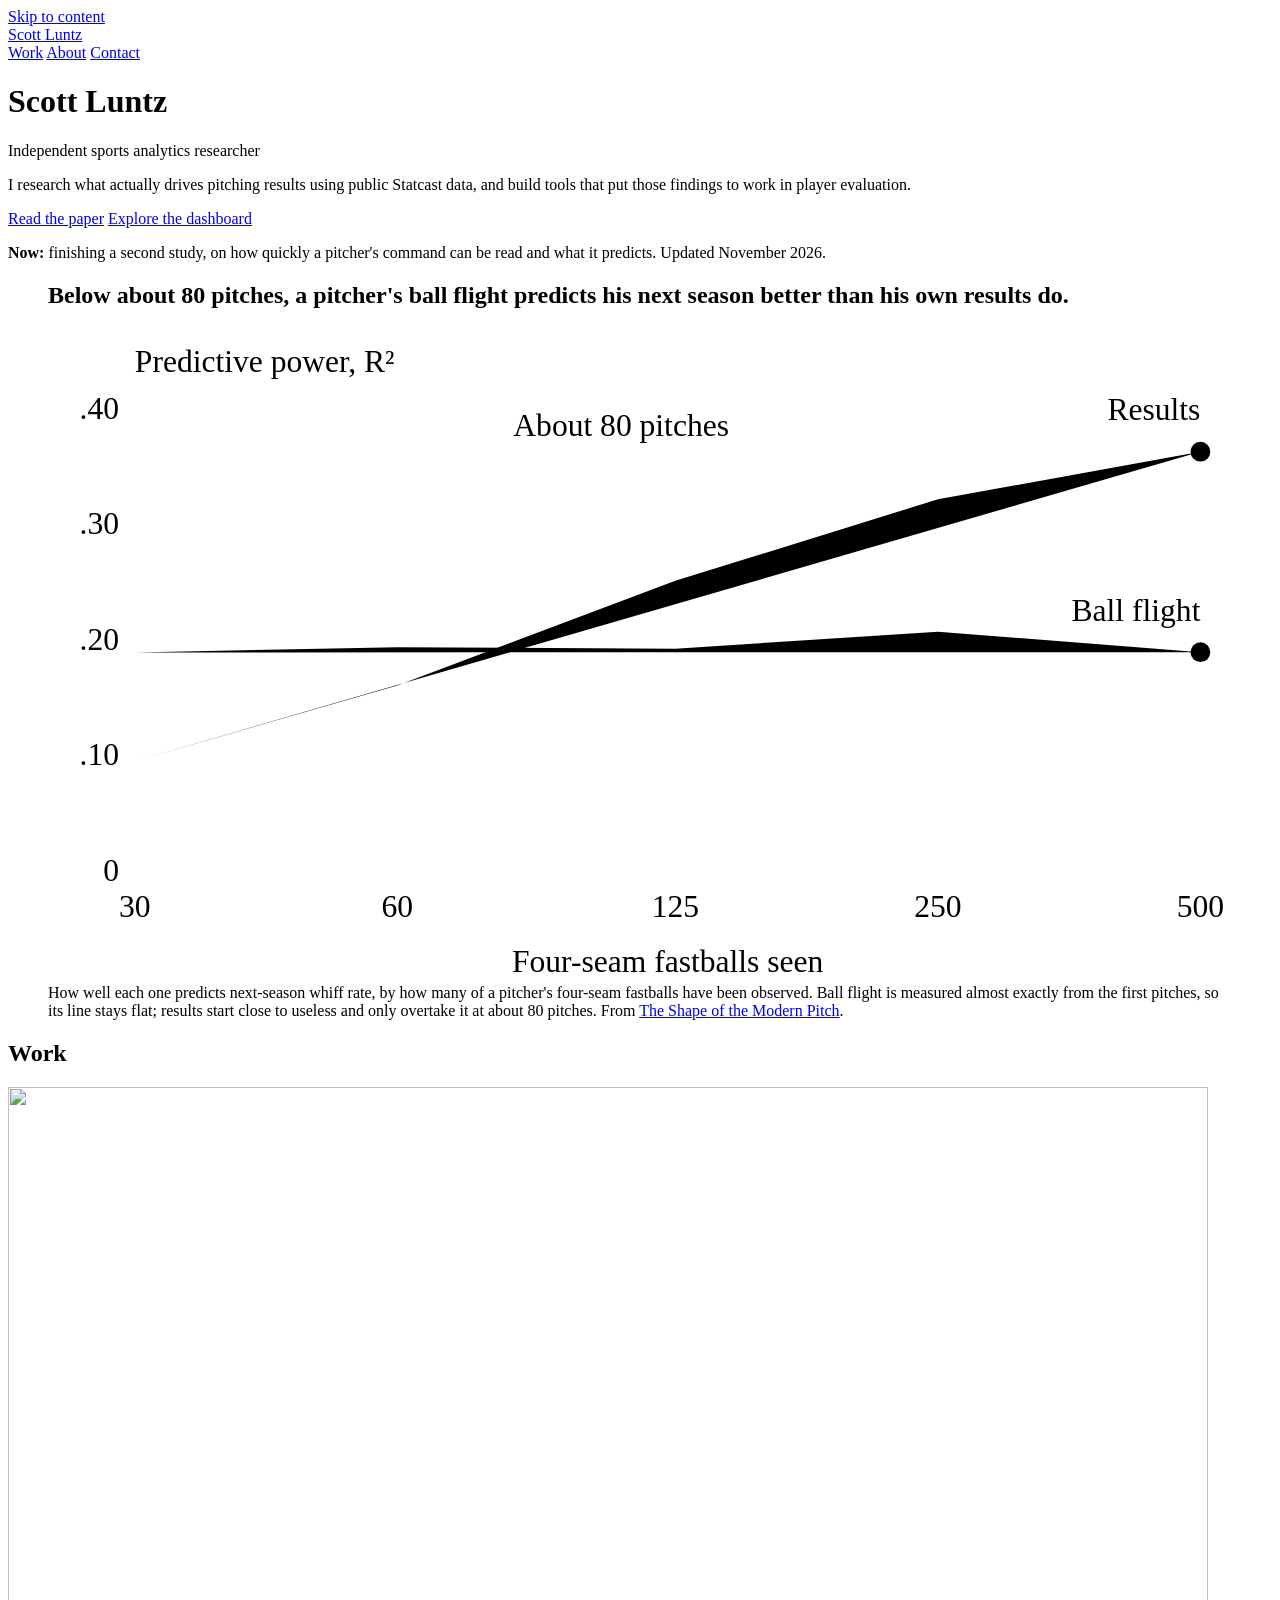
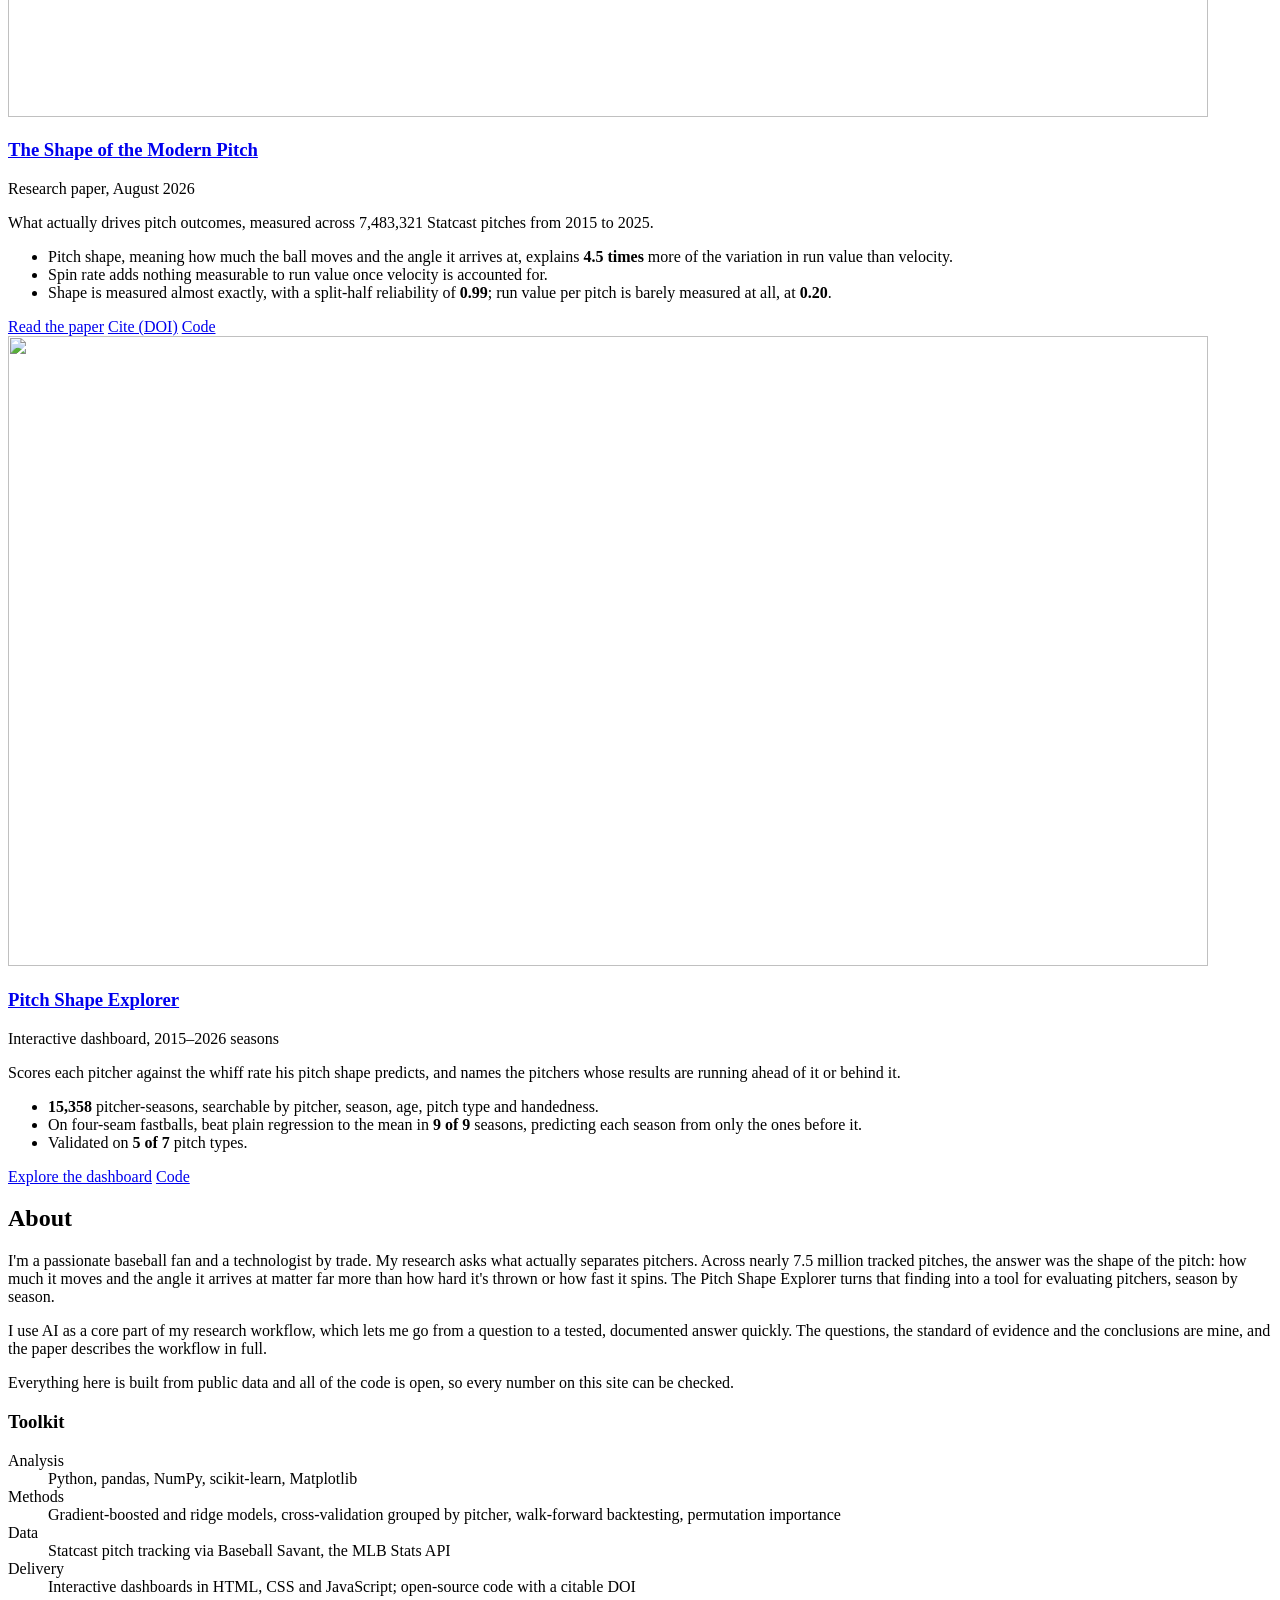
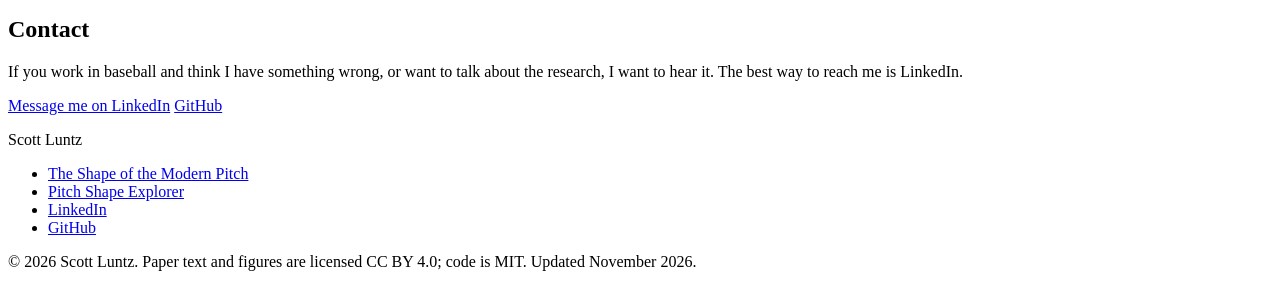
==== commit 6f578898: "Make the home page read as a professional research site Compared against other analysts' and researc" ====
--- a/docs/index.html
+++ b/docs/index.html
@@ -3,14 +3,17 @@
 <head>
 <meta charset="utf-8">
 <meta name="viewport" content="width=device-width, initial-scale=1">
-<title>Scott Luntz</title>
-<meta name="description" content="Sports analytics research by Scott Luntz, including The Shape of the Modern Pitch and the Pitch Shape Explorer.">
+<title>Scott Luntz | Sports analytics research</title>
+<meta name="description" content="Scott Luntz is an independent sports analytics researcher. His work on pitcher evaluation includes The Shape of the Modern Pitch, a study of 7.5 million Statcast pitches, and the Pitch Shape Explorer dashboard.">
 <meta name="author" content="Scott Luntz">
 <link rel="canonical" href="https://scottluntz.com/">
 <link rel="icon" href="/favicon.svg" type="image/svg+xml">
+<link rel="apple-touch-icon" href="/apple-touch-icon.png">
+<link rel="me" href="https://www.linkedin.com/in/scott-luntz-a1b3a6142/">
+<link rel="me" href="https://github.com/scobobo">
 <meta name="theme-color" content="#11161C">
 <meta property="og:title" content="Scott Luntz">
-<meta property="og:description" content="Sports analytics research, including The Shape of the Modern Pitch and the Pitch Shape Explorer.">
+<meta property="og:description" content="Independent sports analytics research, including The Shape of the Modern Pitch and the Pitch Shape Explorer.">
 <meta property="og:type" content="website">
 <meta property="og:url" content="https://scottluntz.com/">
 <meta name="image" property="og:image" content="https://scottluntz.com/card.jpg">
@@ -20,12 +23,72 @@
 <meta property="og:site_name" content="Scott Luntz">
 <meta name="twitter:card" content="summary_large_image">
 <meta name="twitter:title" content="Scott Luntz">
-<meta name="twitter:description" content="Sports analytics research, including The Shape of the Modern Pitch and the Pitch Shape Explorer.">
+<meta name="twitter:description" content="Independent sports analytics research, including The Shape of the Modern Pitch and the Pitch Shape Explorer.">
 <meta name="twitter:image" content="https://scottluntz.com/card.jpg">
 <link rel="stylesheet" href="/site.css">
 <script>document.documentElement.classList.add("anim")</script>
+<script type="application/ld+json">{
+ "@context": "https://schema.org",
+ "@graph": [
+  {
+   "@type": "Person",
+   "@id": "https://scottluntz.com/#scott",
+   "name": "Scott Luntz",
+   "url": "https://scottluntz.com/",
+   "jobTitle": "Independent sports analytics researcher",
+   "sameAs": [
+    "https://www.linkedin.com/in/scott-luntz-a1b3a6142/",
+    "https://github.com/scobobo"
+   ],
+   "knowsAbout": [
+    "Sports analytics",
+    "Baseball",
+    "Pitcher evaluation",
+    "Statcast"
+   ]
+  },
+  {
+   "@type": "WebSite",
+   "@id": "https://scottluntz.com/#site",
+   "url": "https://scottluntz.com/",
+   "name": "Scott Luntz",
+   "author": {
+    "@id": "https://scottluntz.com/#scott"
+   }
+  },
+  {
+   "@type": "ScholarlyArticle",
+   "headline": "The Shape of the Modern Pitch",
+   "url": "https://scottluntz.com/modern-pitch/",
+   "author": {
+    "@id": "https://scottluntz.com/#scott"
+   },
+   "datePublished": "2026-08",
+   "identifier": {
+    "@type": "PropertyValue",
+    "propertyID": "DOI",
+    "value": "10.5281/zenodo.22037431"
+   },
+   "sameAs": "https://doi.org/10.5281/zenodo.22037431",
+   "license": "https://creativecommons.org/licenses/by/4.0/"
+  },
+  {
+   "@type": "WebApplication",
+   "name": "Pitch Shape Explorer",
+   "url": "https://scottluntz.com/pitch-shape-explorer/",
+   "author": {
+    "@id": "https://scottluntz.com/#scott"
+   },
+   "applicationCategory": "Sports analytics",
+   "operatingSystem": "Any web browser",
+   "isAccessibleForFree": true
+  }
+ ]
+}</script>
 </head>
 <body>
+
+<a class="skip" href="#main">Skip to content</a>
 
 <header class="bar">
   <div class="bar-inner">
@@ -33,22 +96,23 @@
     <nav aria-label="Site">
       <a href="#work">Work</a>
       <a href="#about">About</a>
-      <a href="https://www.linkedin.com/in/scott-luntz-a1b3a6142/">LinkedIn</a>
+      <a href="#contact">Contact</a>
     </nav>
   </div>
 </header>
 
-<main class="page">
+<main class="page" id="main">
 
   <div class="opening">
     <div class="intro">
       <h1>Scott Luntz</h1>
-      <p class="role">Sports analytics research</p>
+      <p class="role">Independent sports analytics researcher</p>
       <p class="lede">I research what actually drives pitching results using public Statcast data, and build tools that put those findings to work in player evaluation.</p>
       <div class="actions">
         <a class="btn btn-primary" href="/modern-pitch/">Read the paper</a>
         <a class="btn" href="/pitch-shape-explorer/">Explore the dashboard</a>
       </div>
+      <p class="now"><strong>Now:</strong> finishing a second study, on how quickly a pitcher's command can be read and what it predicts. <span class="when">Updated November 2026.</span></p>
     </div>
 
     <figure class="hero" aria-labelledby="finding">
@@ -92,7 +156,7 @@
 
       <article class="project">
         <a class="thumb" href="/modern-pitch/" tabindex="-1" aria-hidden="true">
-          <img src="/modern-pitch/social-card-v2.jpg" width="2400" height="1260" alt="" loading="lazy">
+          <img src="/img/modern-pitch.jpg" width="1200" height="630" alt="" loading="lazy" decoding="async">
         </a>
         <div class="body">
           <h3><a href="/modern-pitch/">The Shape of the Modern Pitch</a></h3>
@@ -113,7 +177,7 @@
 
       <article class="project">
         <a class="thumb" href="/pitch-shape-explorer/" tabindex="-1" aria-hidden="true">
-          <img src="/pitch-shape-explorer/dashboard-card.jpg" width="2400" height="1260" alt="" loading="lazy">
+          <img src="/img/pitch-shape-explorer.jpg" width="1200" height="630" alt="" loading="lazy" decoding="async">
         </a>
         <div class="body">
           <h3><a href="/pitch-shape-explorer/">Pitch Shape Explorer</a></h3>
@@ -141,10 +205,6 @@
         <p>I'm a passionate baseball fan and a technologist by trade. My research asks what actually separates pitchers. Across nearly 7.5 million tracked pitches, the answer was the shape of the pitch: how much it moves and the angle it arrives at matter far more than how hard it's thrown or how fast it spins. The Pitch Shape Explorer turns that finding into a tool for evaluating pitchers, season by season.</p>
         <p>I use AI as a core part of my research workflow, which lets me go from a question to a tested, documented answer quickly. The questions, the standard of evidence and the conclusions are mine, and the paper describes the workflow in full.</p>
         <p>Everything here is built from public data and all of the code is open, so every number on this site can be checked.</p>
-        <div class="actions">
-          <a class="btn" href="https://www.linkedin.com/in/scott-luntz-a1b3a6142/">LinkedIn</a>
-          <a class="btn" href="https://github.com/scobobo">GitHub</a>
-        </div>
       </div>
 
       <aside class="toolkit" aria-labelledby="toolkit-h">
@@ -159,8 +219,28 @@
     </div>
   </section>
 
+  <section id="contact" aria-labelledby="contact-h">
+    <h2 id="contact-h">Contact</h2>
+    <div class="contact">
+      <p>If you work in baseball and think I have something wrong, or want to talk about the research, I want to hear it. The best way to reach me is LinkedIn.</p>
+      <div class="actions">
+        <a class="btn btn-primary" href="https://www.linkedin.com/in/scott-luntz-a1b3a6142/">Message me on LinkedIn</a>
+        <a class="btn" href="https://github.com/scobobo">GitHub</a>
+      </div>
+    </div>
+  </section>
+
   <footer>
-    <p>© 2026 Scott Luntz. Paper text and figures are licensed CC BY 4.0; code is MIT.</p>
+    <div class="foot">
+      <p class="foot-name">Scott Luntz</p>
+      <ul class="links">
+        <li><a href="/modern-pitch/">The Shape of the Modern Pitch</a></li>
+        <li><a href="/pitch-shape-explorer/">Pitch Shape Explorer</a></li>
+        <li><a href="https://www.linkedin.com/in/scott-luntz-a1b3a6142/">LinkedIn</a></li>
+        <li><a href="https://github.com/scobobo">GitHub</a></li>
+      </ul>
+    </div>
+    <p>© 2026 Scott Luntz. Paper text and figures are licensed CC BY 4.0; code is MIT. Updated November 2026.</p>
   </footer>
 
 </main>
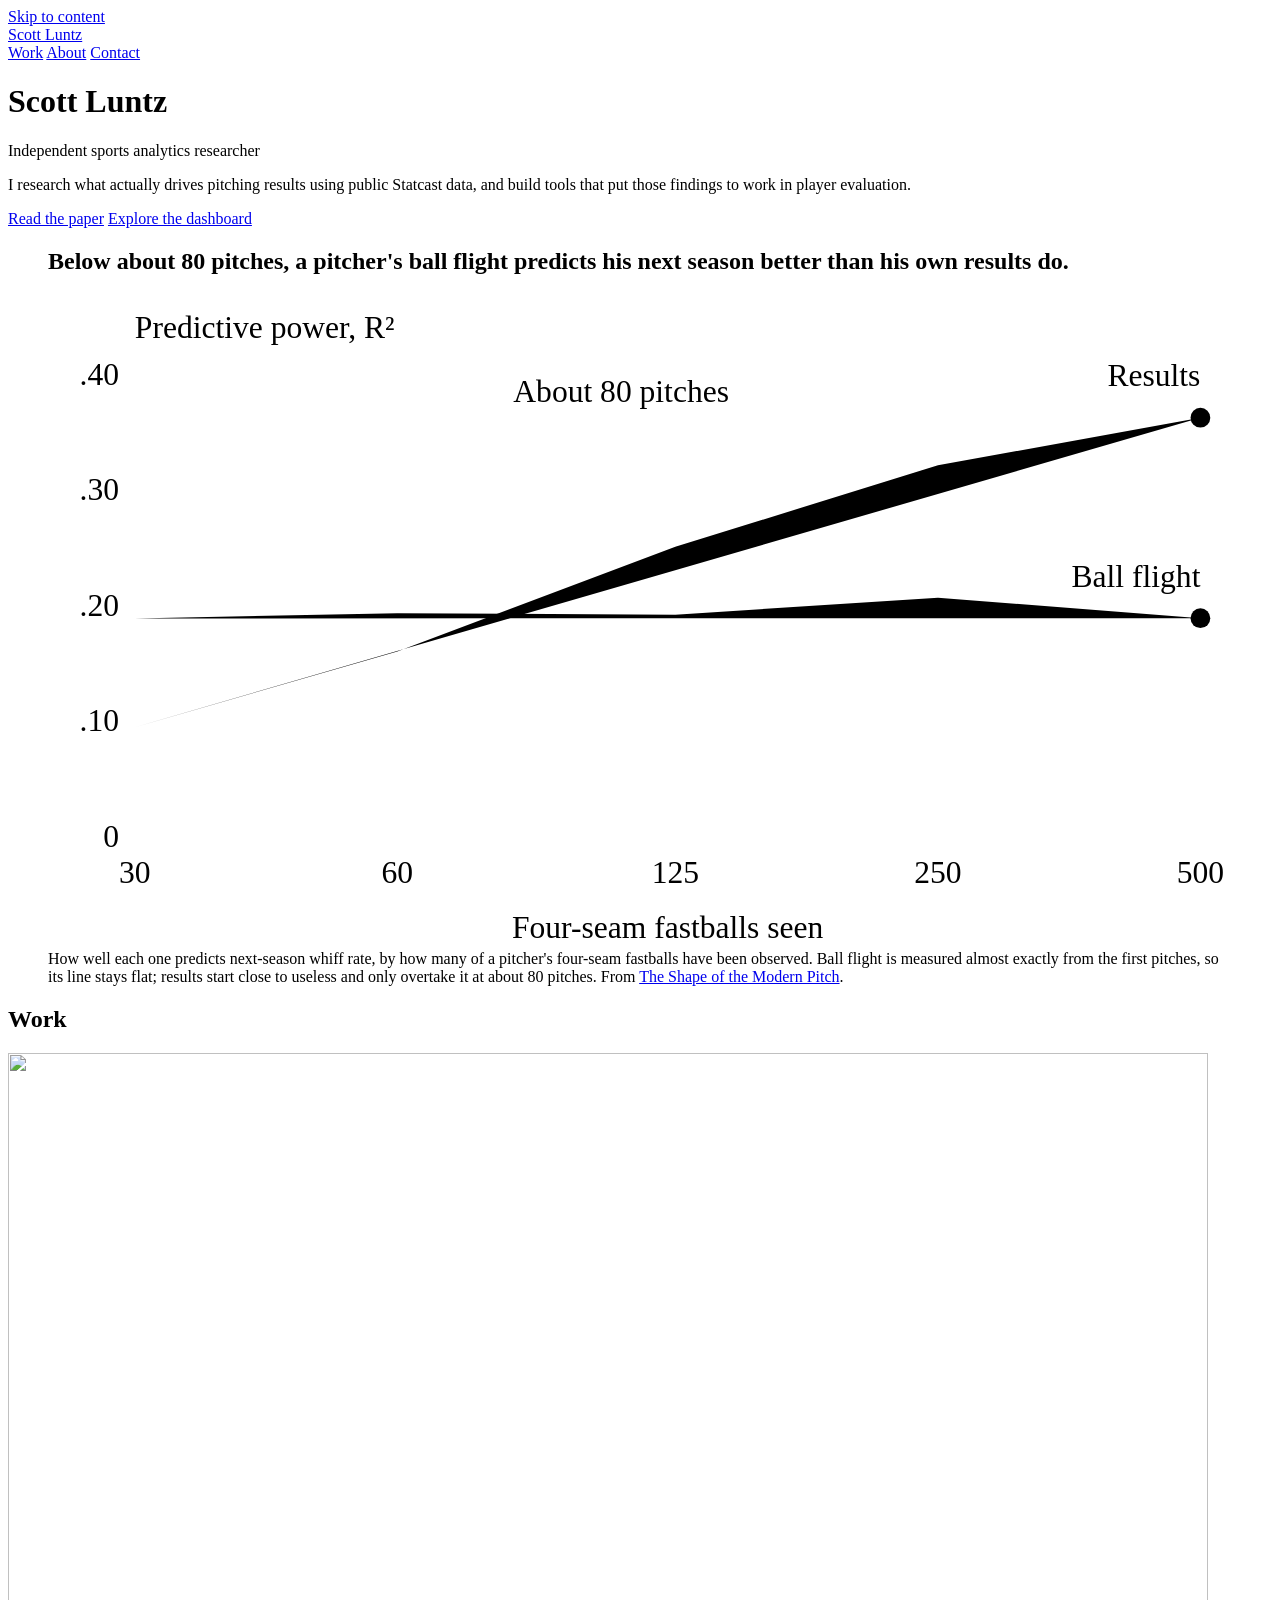
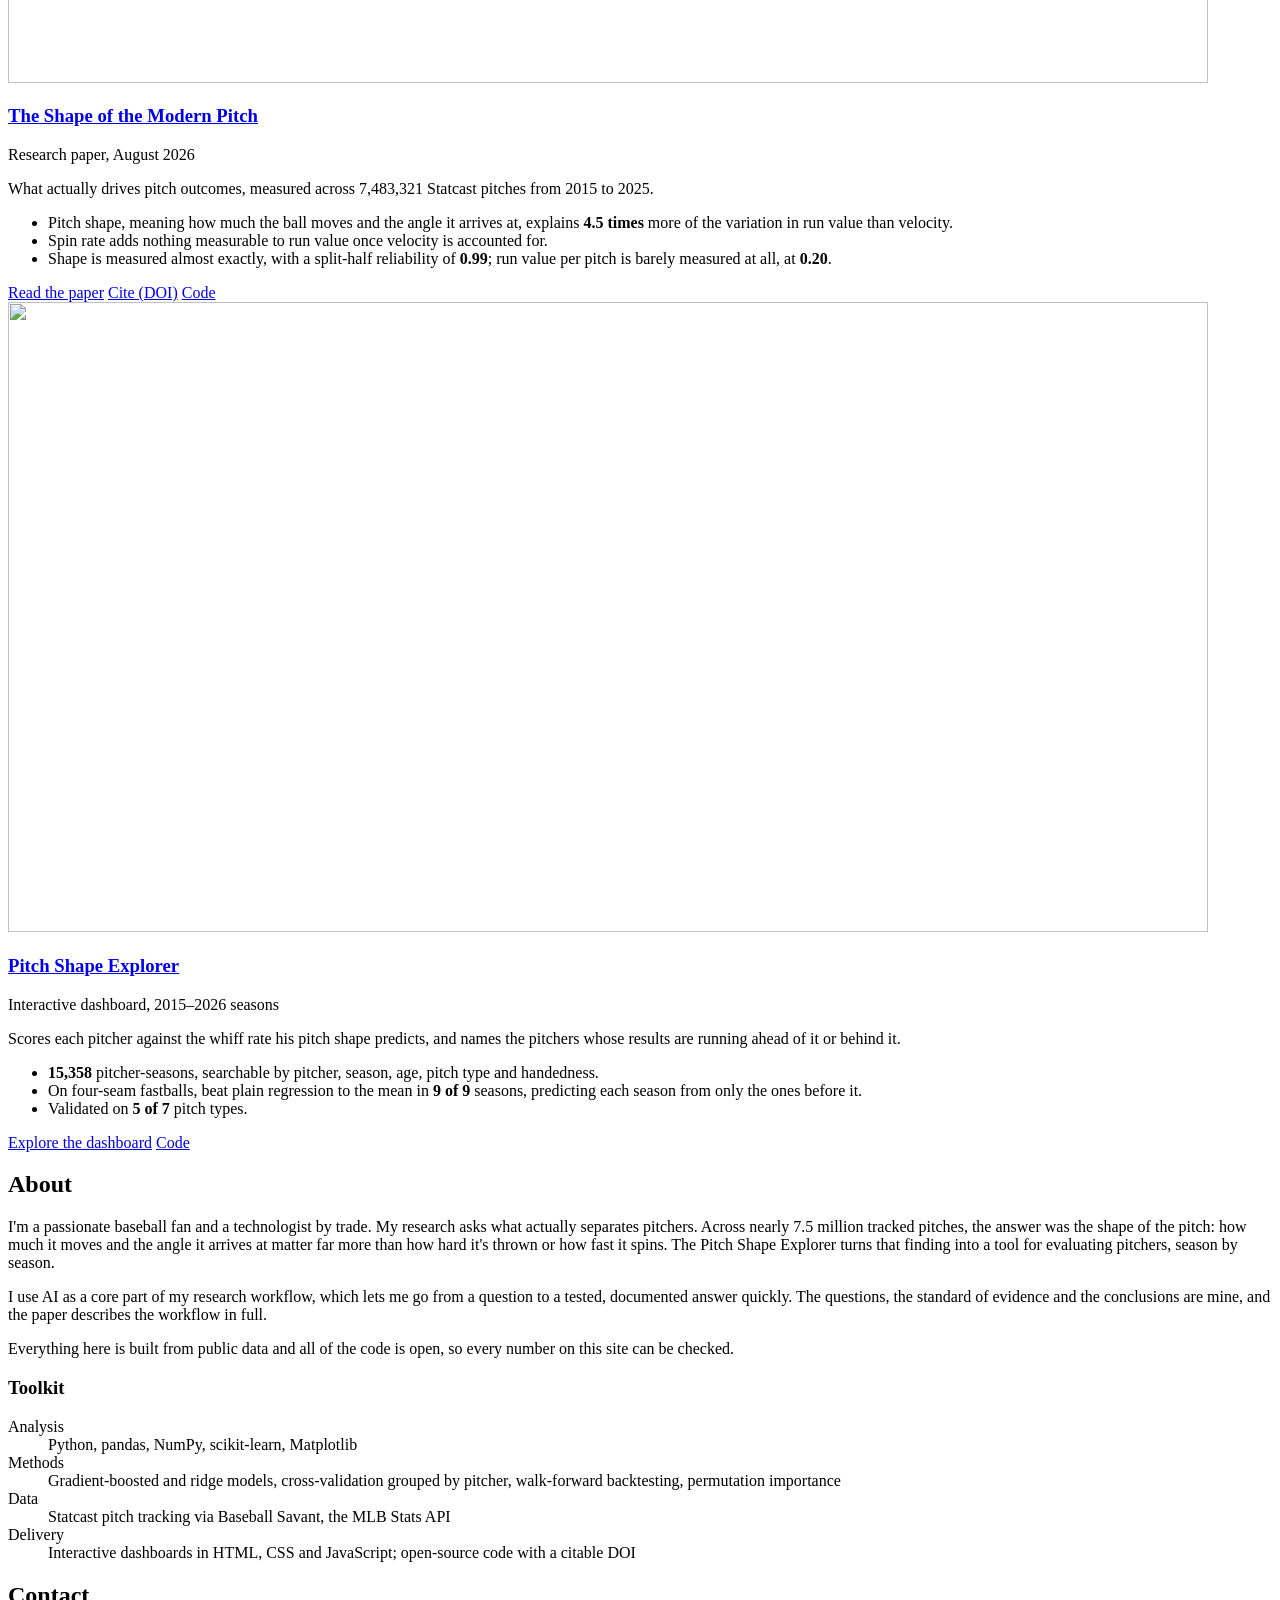
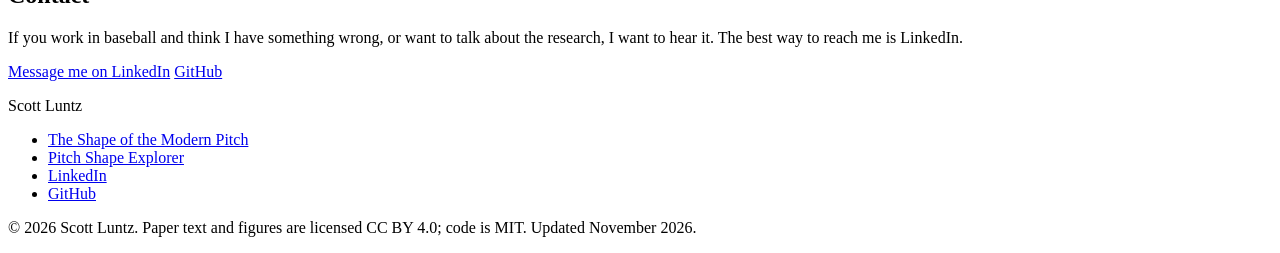
==== commit 948dc3f1: "Hold the "Now" line until the command study is published It named a study that is not out yet. The f" ====
--- a/docs/index.html
+++ b/docs/index.html
@@ -112,7 +112,6 @@
         <a class="btn btn-primary" href="/modern-pitch/">Read the paper</a>
         <a class="btn" href="/pitch-shape-explorer/">Explore the dashboard</a>
       </div>
-      <p class="now"><strong>Now:</strong> finishing a second study, on how quickly a pitcher's command can be read and what it predicts. <span class="when">Updated November 2026.</span></p>
     </div>
 
     <figure class="hero" aria-labelledby="finding">
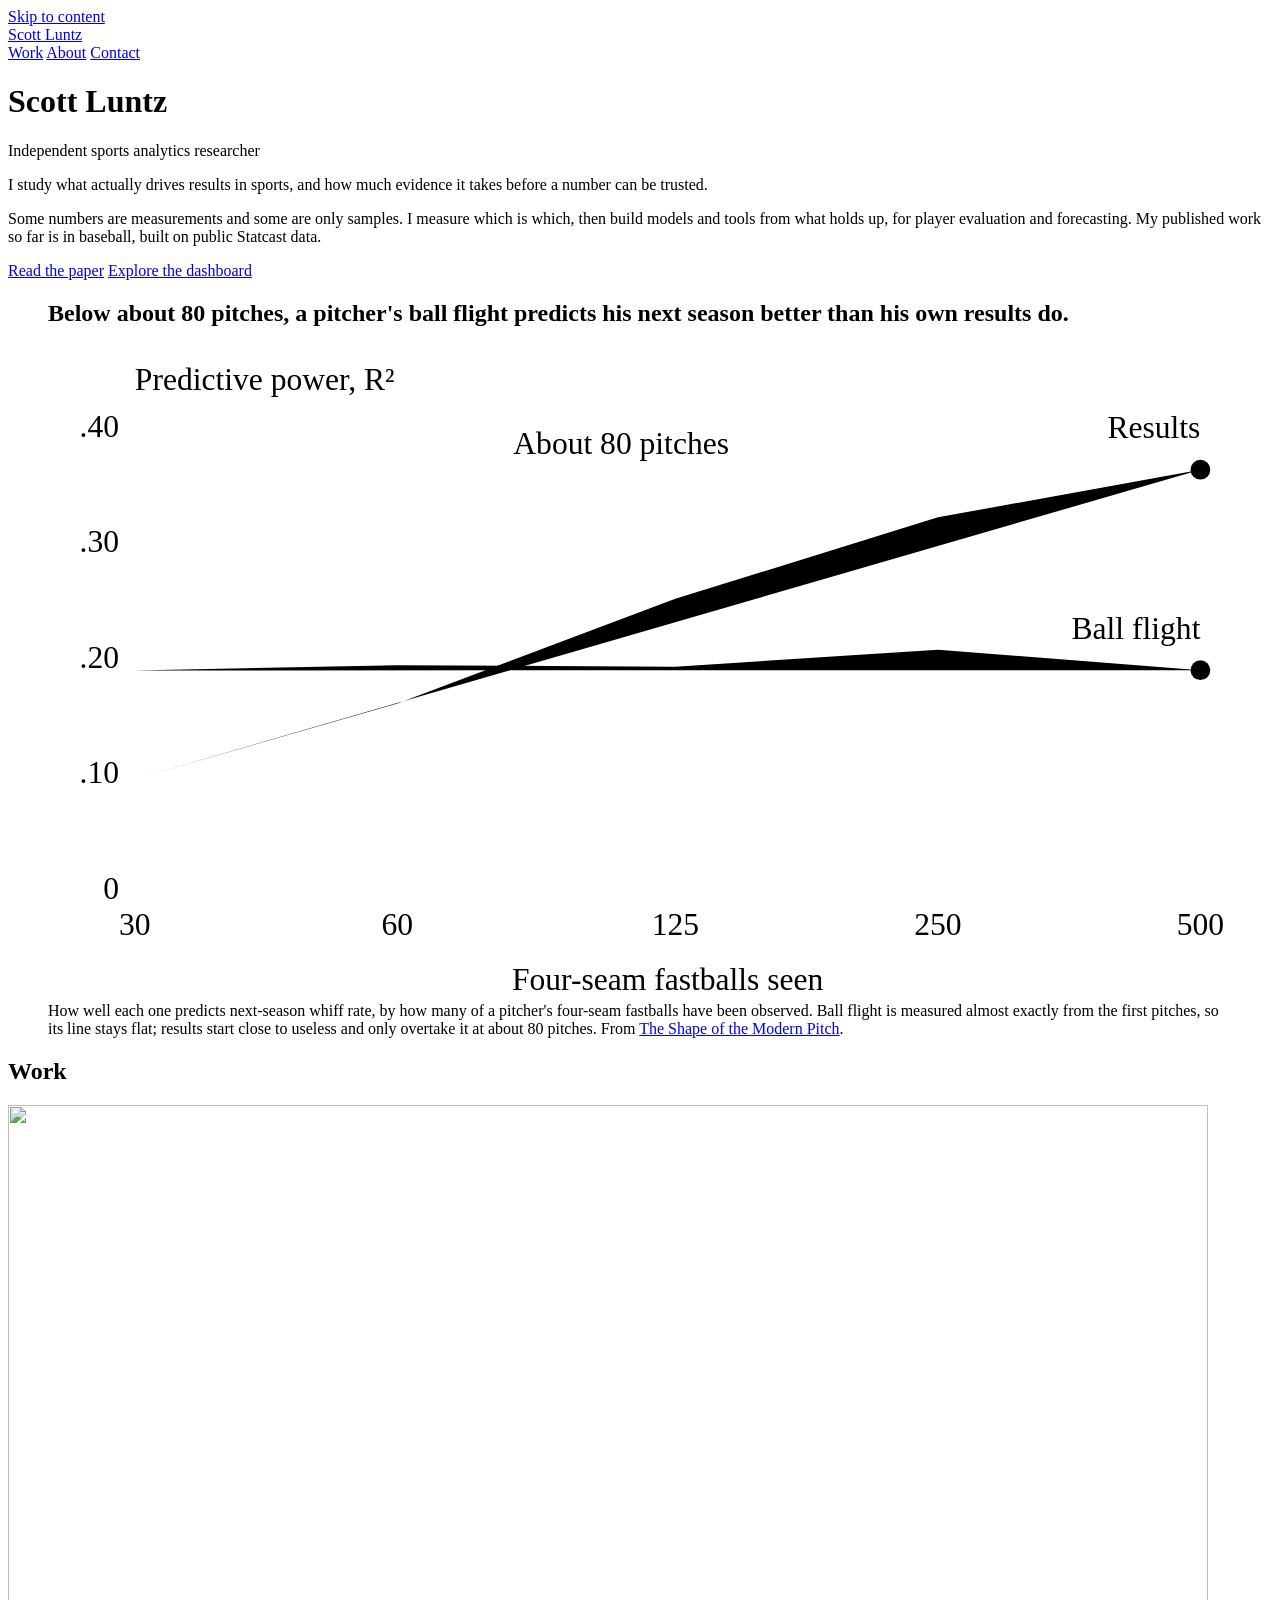
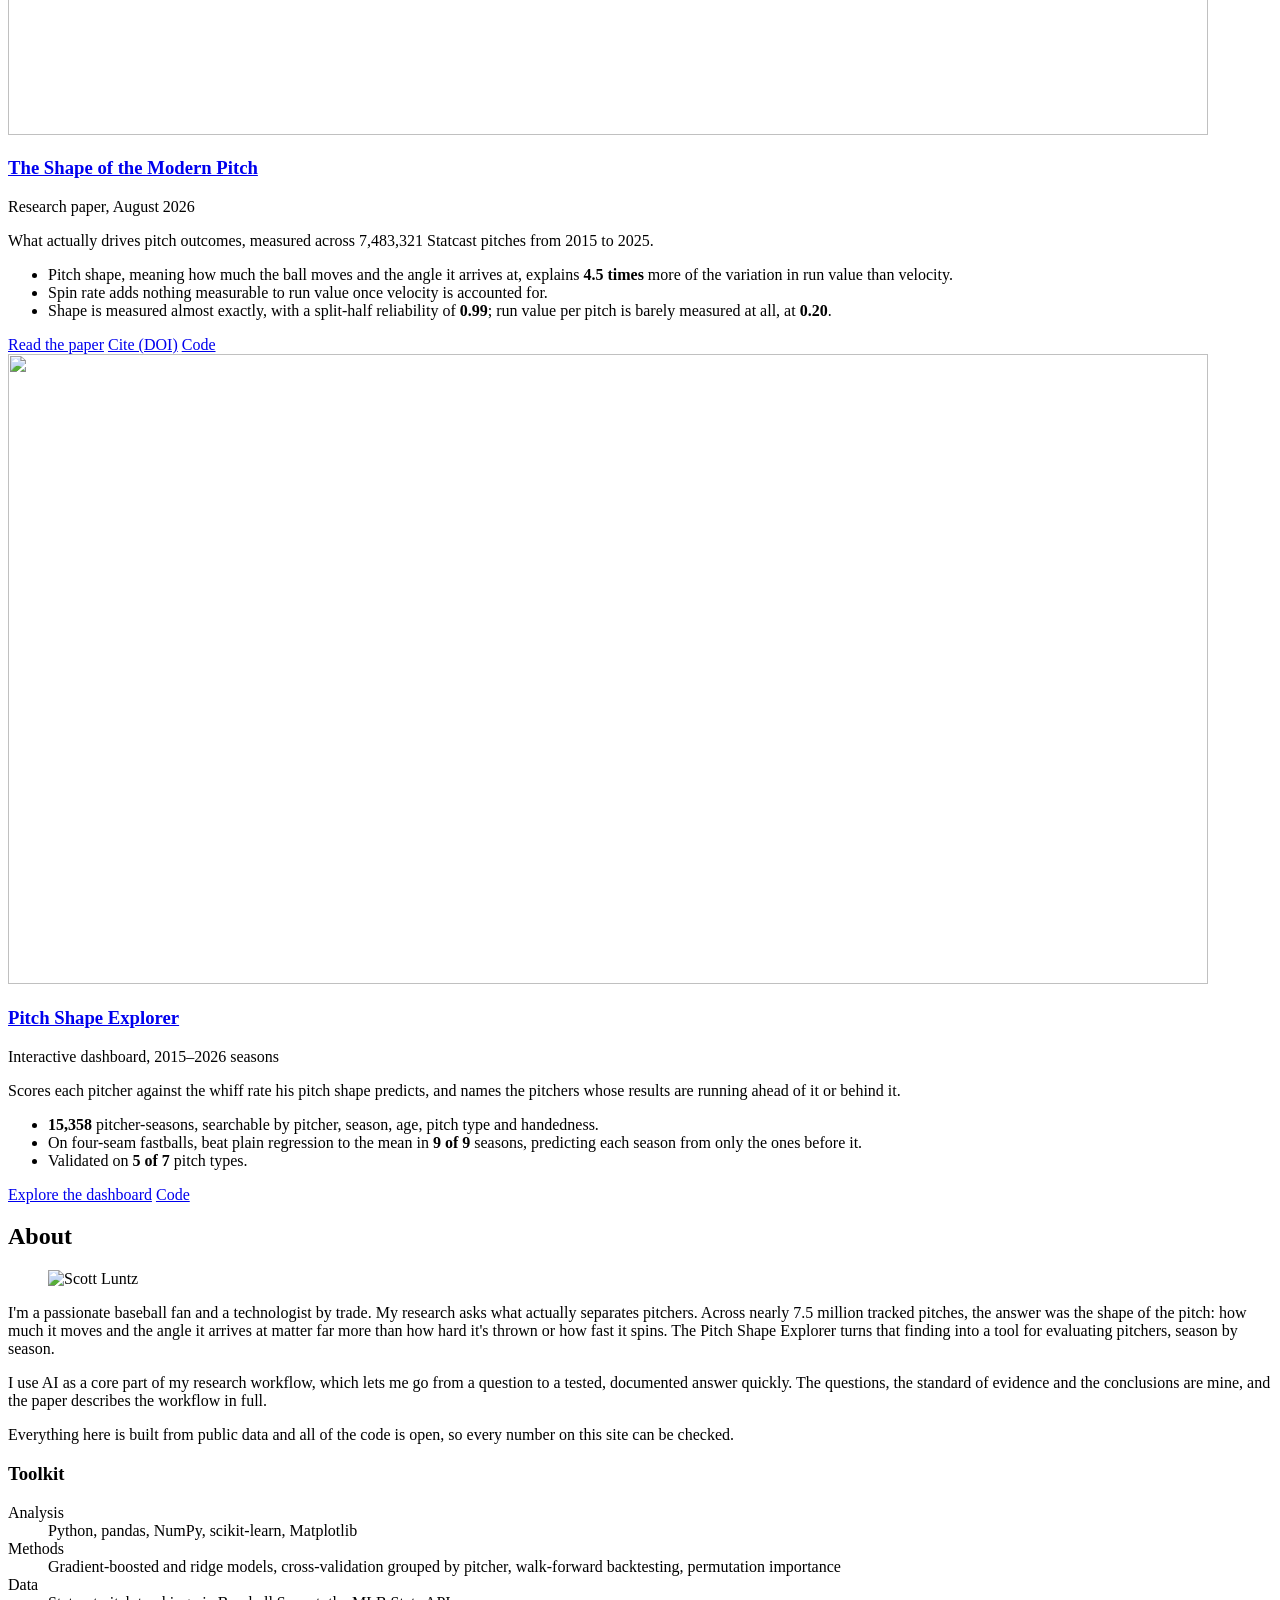
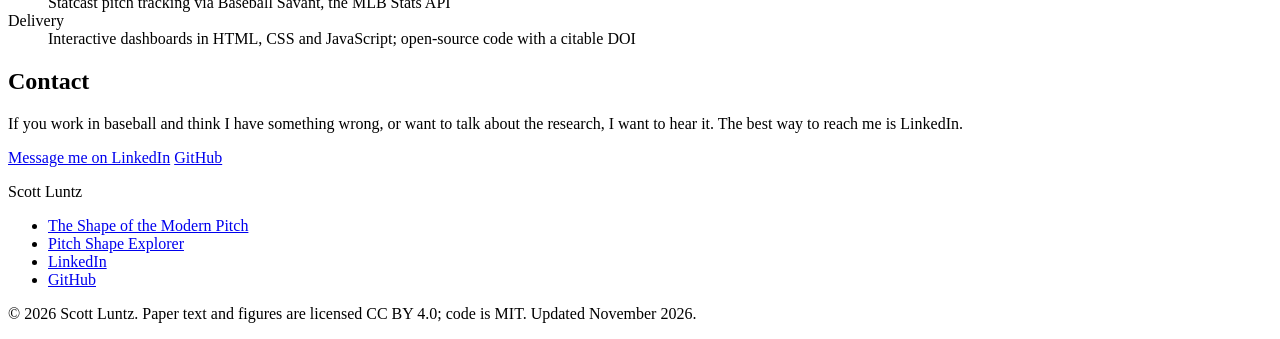
==== commit 4f9091c5: "Updates to site formatting" ====
--- a/docs/index.html
+++ b/docs/index.html
@@ -4,7 +4,7 @@
 <meta charset="utf-8">
 <meta name="viewport" content="width=device-width, initial-scale=1">
 <title>Scott Luntz | Sports analytics research</title>
-<meta name="description" content="Scott Luntz is an independent sports analytics researcher. His work on pitcher evaluation includes The Shape of the Modern Pitch, a study of 7.5 million Statcast pitches, and the Pitch Shape Explorer dashboard.">
+<meta name="description" content="Scott Luntz is an independent sports analytics researcher. His published work includes The Shape of the Modern Pitch, a study of 7.5 million Statcast pitches, and the Pitch Shape Explorer dashboard.">
 <meta name="author" content="Scott Luntz">
 <link rel="canonical" href="https://scottluntz.com/">
 <link rel="icon" href="/favicon.svg" type="image/svg+xml">
@@ -42,8 +42,9 @@
    ],
    "knowsAbout": [
     "Sports analytics",
+    "Player evaluation",
+    "Forecasting",
     "Baseball",
-    "Pitcher evaluation",
     "Statcast"
    ]
   },
@@ -107,7 +108,8 @@
     <div class="intro">
       <h1>Scott Luntz</h1>
       <p class="role">Independent sports analytics researcher</p>
-      <p class="lede">I research what actually drives pitching results using public Statcast data, and build tools that put those findings to work in player evaluation.</p>
+      <p class="lede">I study what actually drives results in sports, and how much evidence it takes before a number can be trusted.</p>
+      <p class="lede-more">Some numbers are measurements and some are only samples. I measure which is which, then build models and tools from what holds up, for player evaluation and forecasting. My published work so far is in baseball, built on public Statcast data.</p>
       <div class="actions">
         <a class="btn btn-primary" href="/modern-pitch/">Read the paper</a>
         <a class="btn" href="/pitch-shape-explorer/">Explore the dashboard</a>
@@ -201,6 +203,7 @@
     <h2 id="about-h">About</h2>
     <div class="about-grid">
       <div class="about-text">
+        <figure class="headshot"><img src="/img/headshot.jpg" alt="Scott Luntz" width="400" height="400"></figure>
         <p>I'm a passionate baseball fan and a technologist by trade. My research asks what actually separates pitchers. Across nearly 7.5 million tracked pitches, the answer was the shape of the pitch: how much it moves and the angle it arrives at matter far more than how hard it's thrown or how fast it spins. The Pitch Shape Explorer turns that finding into a tool for evaluating pitchers, season by season.</p>
         <p>I use AI as a core part of my research workflow, which lets me go from a question to a tested, documented answer quickly. The questions, the standard of evidence and the conclusions are mine, and the paper describes the workflow in full.</p>
         <p>Everything here is built from public data and all of the code is open, so every number on this site can be checked.</p>
